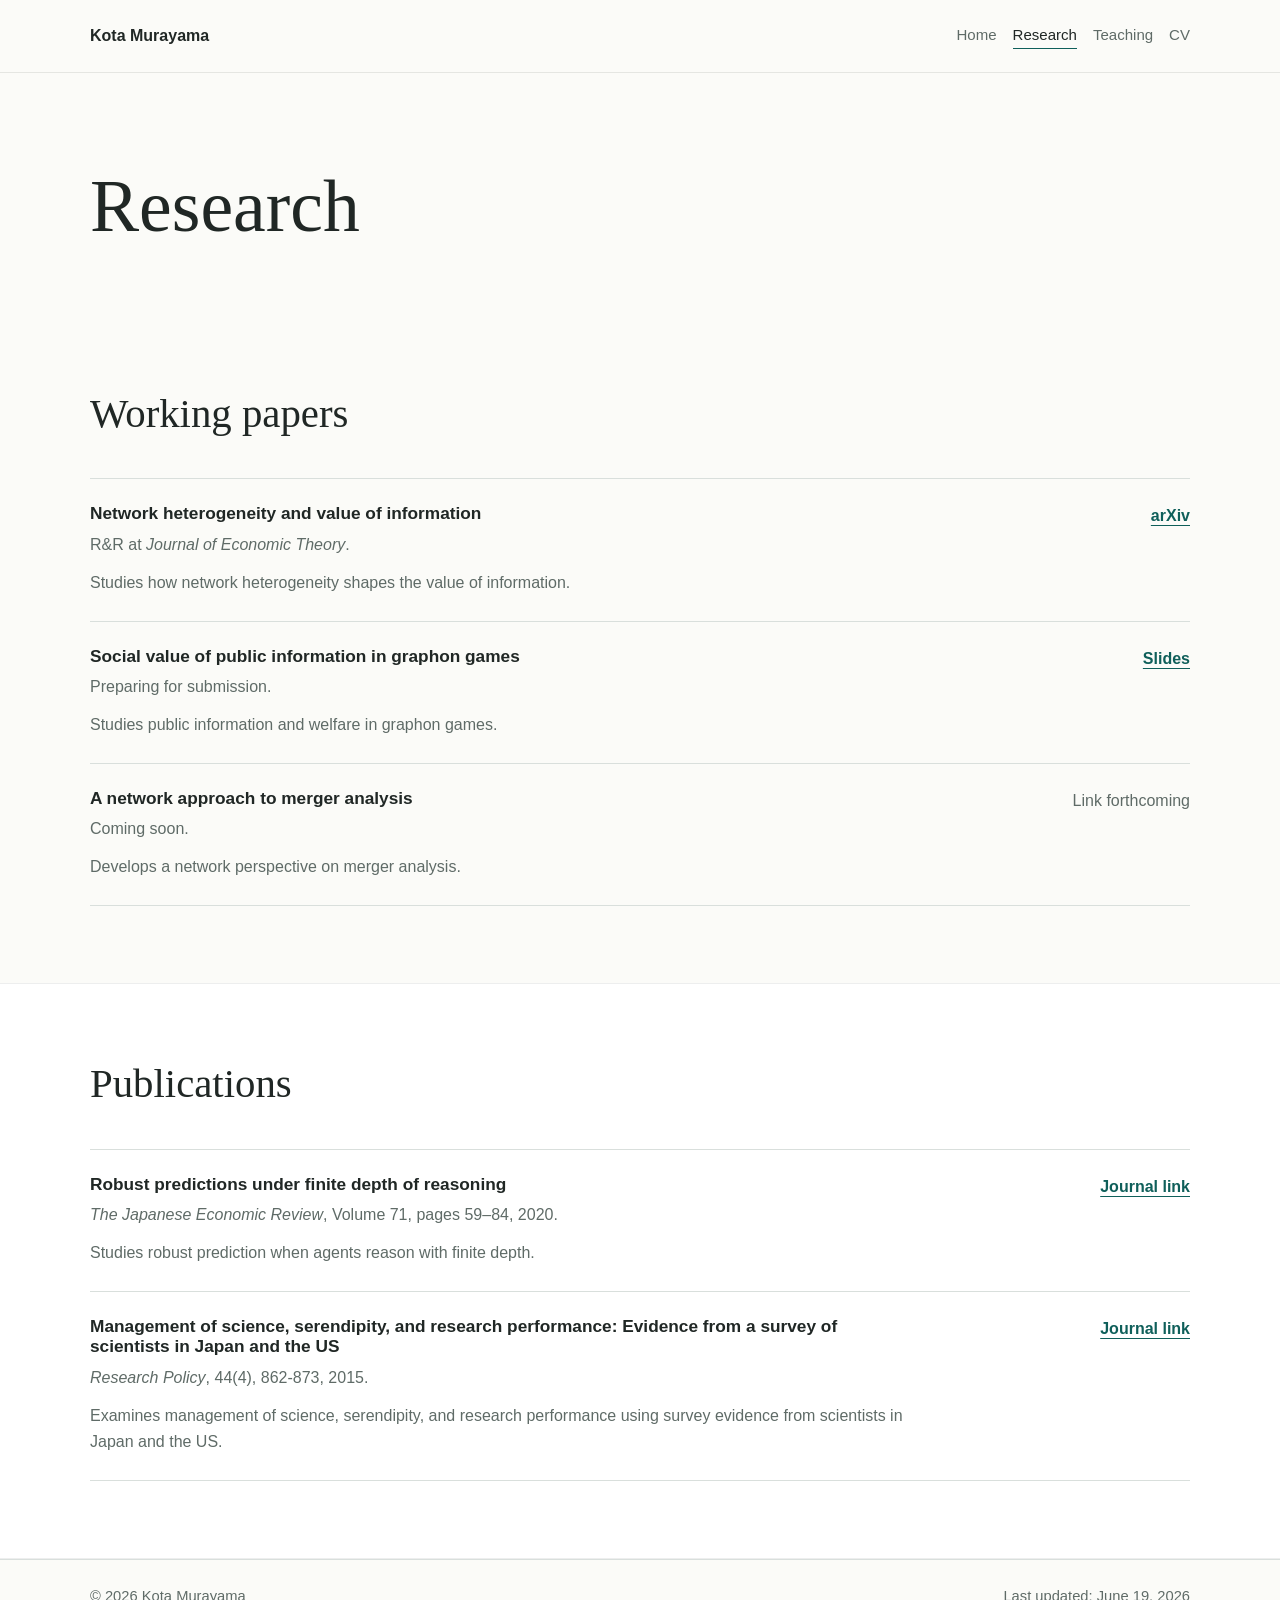
==== research.html @ c58caaf1 "Publish academic website" ====
<!doctype html>
<html lang="en">
  <head>
    <meta charset="utf-8">
    <meta name="viewport" content="width=device-width, initial-scale=1">
    <title>Research | Kota Murayama</title>
    <meta name="description" content="Research by Kota Murayama in microeconomics, game theory, and network economics.">
    <meta property="og:type" content="website">
    <meta property="og:title" content="Research | Kota Murayama">
    <meta property="og:description" content="Research in microeconomics, game theory, and network economics.">
    <meta property="og:url" content="https://kotamurayama-hub.github.io/webpage/research.html">
    <link rel="icon" href="favicon.svg" type="image/svg+xml">
    <link rel="stylesheet" href="assets/css/style.css">
    <script defer src="assets/js/main.js"></script>
  </head>
  <body>
    <a class="skip-link" href="#main">Skip to main content</a>

    <header class="site-header">
      <div class="container header-inner">
        <a class="site-title" href="index.html" aria-label="Kota Murayama home">Kota Murayama</a>
        <nav class="site-nav" aria-label="Primary navigation">
          <a href="index.html">Home</a>
          <a href="research.html" aria-current="page">Research</a>
          <a href="teaching.html">Teaching</a>
          <a href="https://drive.google.com/file/d/1a982jXUlgNC16bKEinivJL0S3QUqcUBm/view" target="_blank" rel="noopener noreferrer">CV</a>
        </nav>
      </div>
    </header>

    <main id="main">
      <section class="page-head container" aria-labelledby="research-title">
        <h1 id="research-title">Research</h1>
      </section>

      <section class="section container" aria-labelledby="working-papers-title">
        <div class="section-heading">
          <h2 id="working-papers-title">Working papers</h2>
        </div>

        <div class="paper-list">
          <article class="paper-item">
            <div class="paper-main">
              <h3>Network heterogeneity and value of information</h3>
              <p class="paper-note">R&amp;R at <em>Journal of Economic Theory</em>.</p>
              <p class="paper-summary">Studies how network heterogeneity shapes the value of information.</p>
            </div>
            <div class="paper-links">
              <a href="https://arxiv.org/abs/2506.17660" target="_blank" rel="noopener noreferrer" aria-label="Open arXiv preprint for Network heterogeneity and value of information">arXiv</a>
            </div>
          </article>

          <article class="paper-item">
            <div class="paper-main">
              <h3>Social value of public information in graphon games</h3>
              <p class="paper-note">Preparing for submission.</p>
              <p class="paper-summary">Studies public information and welfare in graphon games.</p>
            </div>
            <div class="paper-links">
              <a href="https://drive.google.com/file/d/1ePkoaI4D4a6OAq3idQoJBJqjvivedL_m/view?usp=sharing" target="_blank" rel="noopener noreferrer" aria-label="Open slides for Social value of public information in graphon games">Slides</a>
            </div>
          </article>

          <article class="paper-item">
            <div class="paper-main">
              <h3>A network approach to merger analysis</h3>
              <p class="paper-note">Coming soon.</p>
              <p class="paper-summary">Develops a network perspective on merger analysis.</p>
            </div>
            <div class="paper-links">
              <span class="muted">Link forthcoming</span>
            </div>
          </article>
        </div>
      </section>

      <section class="section band" aria-labelledby="publications-title">
        <div class="container">
          <div class="section-heading">
            <h2 id="publications-title">Publications</h2>
          </div>

          <div class="paper-list">
            <article class="paper-item">
              <div class="paper-main">
                <h3>Robust predictions under finite depth of reasoning</h3>
                <p class="paper-note"><em>The Japanese Economic Review</em>, Volume 71, pages 59&ndash;84, 2020.</p>
                <p class="paper-summary">Studies robust prediction when agents reason with finite depth.</p>
              </div>
              <div class="paper-links">
                <a href="https://link.springer.com/article/10.1007/s42973-019-00005-y" target="_blank" rel="noopener noreferrer" aria-label="Open journal page for Robust predictions under finite depth of reasoning">Journal link</a>
              </div>
            </article>

            <article class="paper-item">
              <div class="paper-main">
                <h3>Management of science, serendipity, and research performance: Evidence from a survey of scientists in Japan and the US</h3>
                <p class="paper-note"><em>Research Policy</em>, 44(4), 862-873, 2015.</p>
                <p class="paper-summary">Examines management of science, serendipity, and research performance using survey evidence from scientists in Japan and the US.</p>
              </div>
              <div class="paper-links">
                <a href="https://www.sciencedirect.com/science/article/abs/pii/S0048733315000207" target="_blank" rel="noopener noreferrer" aria-label="Open journal page for Management of science, serendipity, and research performance">Journal link</a>
              </div>
            </article>
          </div>
        </div>
      </section>
    </main>

    <footer class="site-footer">
      <div class="container footer-inner">
        <p>&copy; <span data-current-year>2026</span> Kota Murayama</p>
        <p>Last updated: June 19, 2026</p>
      </div>
    </footer>
  </body>
</html>
---- assets/css/style.css ----
:root {
  --color-bg: #fbfbf8;
  --color-surface: #ffffff;
  --color-text: #202725;
  --color-muted: #5f6b67;
  --color-line: #d9dfdc;
  --color-accent: #0f5f5a;
  --color-accent-soft: #e7f0ef;
  --font-sans: -apple-system, BlinkMacSystemFont, "Segoe UI", Helvetica, Arial, sans-serif;
  --font-serif: Georgia, "Times New Roman", serif;
  --space-xs: 0.5rem;
  --space-sm: 0.75rem;
  --space-md: 1rem;
  --space-lg: 1.5rem;
  --space-xl: 2.5rem;
  --space-2xl: 4rem;
  --container: 1100px;
  --measure: 68ch;
  --radius: 6px;
}

*,
*::before,
*::after {
  box-sizing: border-box;
}

html {
  scroll-behavior: smooth;
}

body {
  margin: 0;
  background: var(--color-bg);
  color: var(--color-text);
  font-family: var(--font-sans);
  font-size: 16px;
  line-height: 1.65;
  text-rendering: optimizeLegibility;
}

img,
svg {
  display: block;
  max-width: 100%;
}

a {
  color: var(--color-accent);
  text-decoration-thickness: 0.08em;
  text-underline-offset: 0.22em;
}

a:hover {
  text-decoration-thickness: 0.14em;
}

a:focus-visible,
button:focus-visible {
  outline: 3px solid var(--color-accent);
  outline-offset: 4px;
}

h1,
h2,
h3,
p {
  margin-top: 0;
}

h1,
h2,
h3 {
  color: var(--color-text);
  line-height: 1.18;
  letter-spacing: 0;
}

h1 {
  margin-bottom: var(--space-md);
  font-family: var(--font-serif);
  font-size: clamp(2.8rem, 7vw, 5.5rem);
  font-weight: 500;
}

h2 {
  margin-bottom: var(--space-md);
  font-family: var(--font-serif);
  font-size: clamp(1.75rem, 4vw, 2.55rem);
  font-weight: 500;
}

h3 {
  margin-bottom: var(--space-xs);
  font-size: 1.08rem;
  font-weight: 650;
}

p {
  margin-bottom: var(--space-md);
}

.container {
  width: min(100% - 2rem, var(--container));
  margin-inline: auto;
}

.skip-link {
  position: absolute;
  top: 0.75rem;
  left: 0.75rem;
  z-index: 10;
  transform: translateY(-180%);
  border-radius: var(--radius);
  background: var(--color-text);
  color: var(--color-surface);
  padding: 0.55rem 0.75rem;
  text-decoration: none;
}

.skip-link:focus {
  transform: translateY(0);
}

.site-header {
  position: sticky;
  top: 0;
  z-index: 5;
  border-bottom: 1px solid rgba(32, 39, 37, 0.1);
  background: rgba(251, 251, 248, 0.92);
  backdrop-filter: blur(16px);
}

.header-inner {
  display: flex;
  align-items: center;
  justify-content: space-between;
  gap: var(--space-lg);
  min-height: 72px;
  padding-block: var(--space-sm);
}

.site-title {
  color: var(--color-text);
  font-weight: 700;
  text-decoration: none;
  white-space: nowrap;
}

.site-nav {
  display: flex;
  align-items: center;
  justify-content: flex-end;
  flex-wrap: wrap;
  gap: 0.35rem 1rem;
}

.site-nav a {
  border-bottom: 1px solid transparent;
  color: var(--color-muted);
  font-size: 0.94rem;
  text-decoration: none;
}

.site-nav a:hover,
.site-nav a[aria-current="page"] {
  border-bottom-color: var(--color-accent);
  color: var(--color-text);
}

.hero {
  display: grid;
  grid-template-columns: minmax(0, 1.45fr) minmax(280px, 0.7fr);
  gap: clamp(2rem, 6vw, 5rem);
  align-items: center;
  min-height: calc(100svh - 72px);
  padding-block: clamp(3rem, 8vw, 7rem);
}

.hero-copy {
  max-width: 760px;
}

.eyebrow,
.section-label {
  margin-bottom: var(--space-sm);
  color: var(--color-accent);
  font-size: 0.78rem;
  font-weight: 700;
  letter-spacing: 0.08em;
  text-transform: uppercase;
}

.role {
  max-width: var(--measure);
  color: var(--color-muted);
  font-size: 1.1rem;
}

.intro,
.page-head p {
  max-width: var(--measure);
  color: var(--color-text);
  font-size: clamp(1.08rem, 2vw, 1.25rem);
  line-height: 1.75;
}

.action-row {
  display: flex;
  align-items: center;
  flex-wrap: wrap;
  gap: var(--space-sm);
  margin-top: var(--space-lg);
}

.button {
  display: inline-flex;
  align-items: center;
  justify-content: center;
  min-height: 42px;
  border: 1px solid var(--color-accent);
  border-radius: var(--radius);
  background: var(--color-accent);
  color: var(--color-surface);
  padding: 0.58rem 0.9rem;
  font-weight: 650;
  line-height: 1.2;
  text-decoration: none;
}

.button:hover {
  background: #0a4e4a;
  text-decoration: none;
}

.button-secondary {
  background: transparent;
  color: var(--color-accent);
}

.button-secondary:hover {
  background: var(--color-accent-soft);
}

.text-link {
  font-weight: 650;
}

.hero-brief {
  display: grid;
  gap: var(--space-lg);
  align-self: stretch;
  align-content: center;
  border-left: 1px solid var(--color-line);
  padding-left: clamp(1rem, 3vw, 2rem);
}

.research-mark {
  width: min(100%, 340px);
  color: var(--color-accent);
}

.research-mark .mark-line {
  fill: none;
  stroke: currentColor;
  stroke-linecap: round;
  stroke-width: 2.2;
}

.research-mark .mark-line-soft {
  opacity: 0.45;
}

.research-mark circle {
  fill: var(--color-bg);
  stroke: currentColor;
  stroke-width: 2;
}

.quick-facts {
  display: grid;
  gap: var(--space-md);
  margin: 0;
}

.quick-facts div {
  border-top: 1px solid var(--color-line);
  padding-top: var(--space-md);
}

.quick-facts dt {
  color: var(--color-muted);
  font-size: 0.78rem;
  font-weight: 700;
  text-transform: uppercase;
}

.quick-facts dd {
  margin: 0.15rem 0 0;
}

.section {
  padding-block: clamp(3rem, 6vw, 5rem);
}

.band {
  border-block: 1px solid rgba(32, 39, 37, 0.08);
  background: var(--color-surface);
}

.section-heading {
  display: grid;
  grid-template-columns: minmax(0, 1fr) auto;
  gap: var(--space-md);
  align-items: end;
  margin-bottom: var(--space-lg);
}

.section-heading .section-label,
.section-heading h2 {
  grid-column: 1;
}

.section-heading .text-link {
  grid-column: 2;
  grid-row: 1;
}

.compact-list,
.paper-list,
.course-list {
  display: grid;
  border-top: 1px solid var(--color-line);
}

.compact-item,
.paper-item,
.course-item {
  display: grid;
  gap: var(--space-md);
  border-bottom: 1px solid var(--color-line);
  padding-block: var(--space-lg);
}

.compact-item,
.paper-item {
  grid-template-columns: minmax(0, 1fr) auto;
}

.compact-item p,
.paper-item p,
.course-item p {
  margin-bottom: 0;
  color: var(--color-muted);
}

.compact-item a,
.paper-links a {
  align-self: start;
  white-space: nowrap;
  font-weight: 650;
}

.muted {
  color: var(--color-muted);
}

.contact-section {
  padding-top: clamp(2.5rem, 5vw, 4rem);
}

.contact-grid {
  display: grid;
  grid-template-columns: repeat(3, minmax(0, 1fr));
  gap: var(--space-lg);
  font-style: normal;
}

.contact-grid p {
  margin: 0;
}

.contact-grid span {
  display: block;
  margin-bottom: 0.2rem;
  color: var(--color-muted);
  font-size: 0.78rem;
  font-weight: 700;
  text-transform: uppercase;
}

.page-head {
  padding-block: clamp(3rem, 7vw, 6rem) clamp(2rem, 4vw, 3rem);
}

.page-head h1 {
  max-width: 860px;
  font-size: clamp(2.5rem, 6vw, 4.6rem);
}

.paper-main {
  max-width: 820px;
}

.paper-summary {
  margin-top: var(--space-sm);
}

.paper-links {
  display: flex;
  align-items: flex-start;
  justify-content: flex-end;
  min-width: 9rem;
  text-align: right;
}

.course-item {
  grid-template-columns: minmax(0, 1fr);
}

.site-footer {
  border-top: 1px solid var(--color-line);
  color: var(--color-muted);
  font-size: 0.92rem;
}

.footer-inner {
  display: flex;
  align-items: center;
  justify-content: space-between;
  gap: var(--space-md);
  padding-block: var(--space-lg);
}

.footer-inner p {
  margin: 0;
}

@media (max-width: 840px) {
  .header-inner {
    align-items: flex-start;
    flex-direction: column;
    gap: var(--space-sm);
  }

  .site-nav {
    justify-content: flex-start;
  }

  .hero,
  .contact-grid {
    grid-template-columns: 1fr;
  }

  .hero {
    min-height: auto;
  }

  .hero-brief {
    border-left: 0;
    border-top: 1px solid var(--color-line);
    padding-top: var(--space-lg);
    padding-left: 0;
  }

  .section-heading,
  .compact-item,
  .paper-item {
    grid-template-columns: 1fr;
  }

  .section-heading .text-link {
    grid-column: 1;
    grid-row: auto;
  }

  .paper-links {
    justify-content: flex-start;
    min-width: 0;
    text-align: left;
  }
}

@media (max-width: 560px) {
  body {
    font-size: 15px;
  }

  .container {
    width: min(100% - 1.25rem, var(--container));
  }

  .header-inner {
    min-height: auto;
    padding-block: var(--space-md);
  }

  .site-nav {
    gap: 0.35rem 0.85rem;
  }

  .action-row {
    align-items: stretch;
    flex-direction: column;
  }

  .button,
  .action-row .text-link {
    width: 100%;
  }

  .button {
    justify-content: center;
  }

  .footer-inner {
    align-items: flex-start;
    flex-direction: column;
  }
}

@media (prefers-reduced-motion: reduce) {
  html {
    scroll-behavior: auto;
  }
}

@media print {
  :root {
    --color-bg: #ffffff;
    --color-surface: #ffffff;
    --color-text: #000000;
    --color-muted: #333333;
    --color-accent: #000000;
    --color-line: #999999;
  }

  body {
    background: #ffffff;
    font-size: 11pt;
    line-height: 1.45;
  }

  .site-header,
  .site-footer,
  .skip-link,
  .research-mark,
  .action-row {
    display: none;
  }

  .container {
    width: 100%;
  }

  .hero,
  .section,
  .page-head {
    min-height: auto;
    padding-block: 0.5in 0.2in;
  }

  .paper-item,
  .compact-item,
  .course-item {
    break-inside: avoid;
  }

  a {
    color: #000000;
    text-decoration: underline;
  }
}
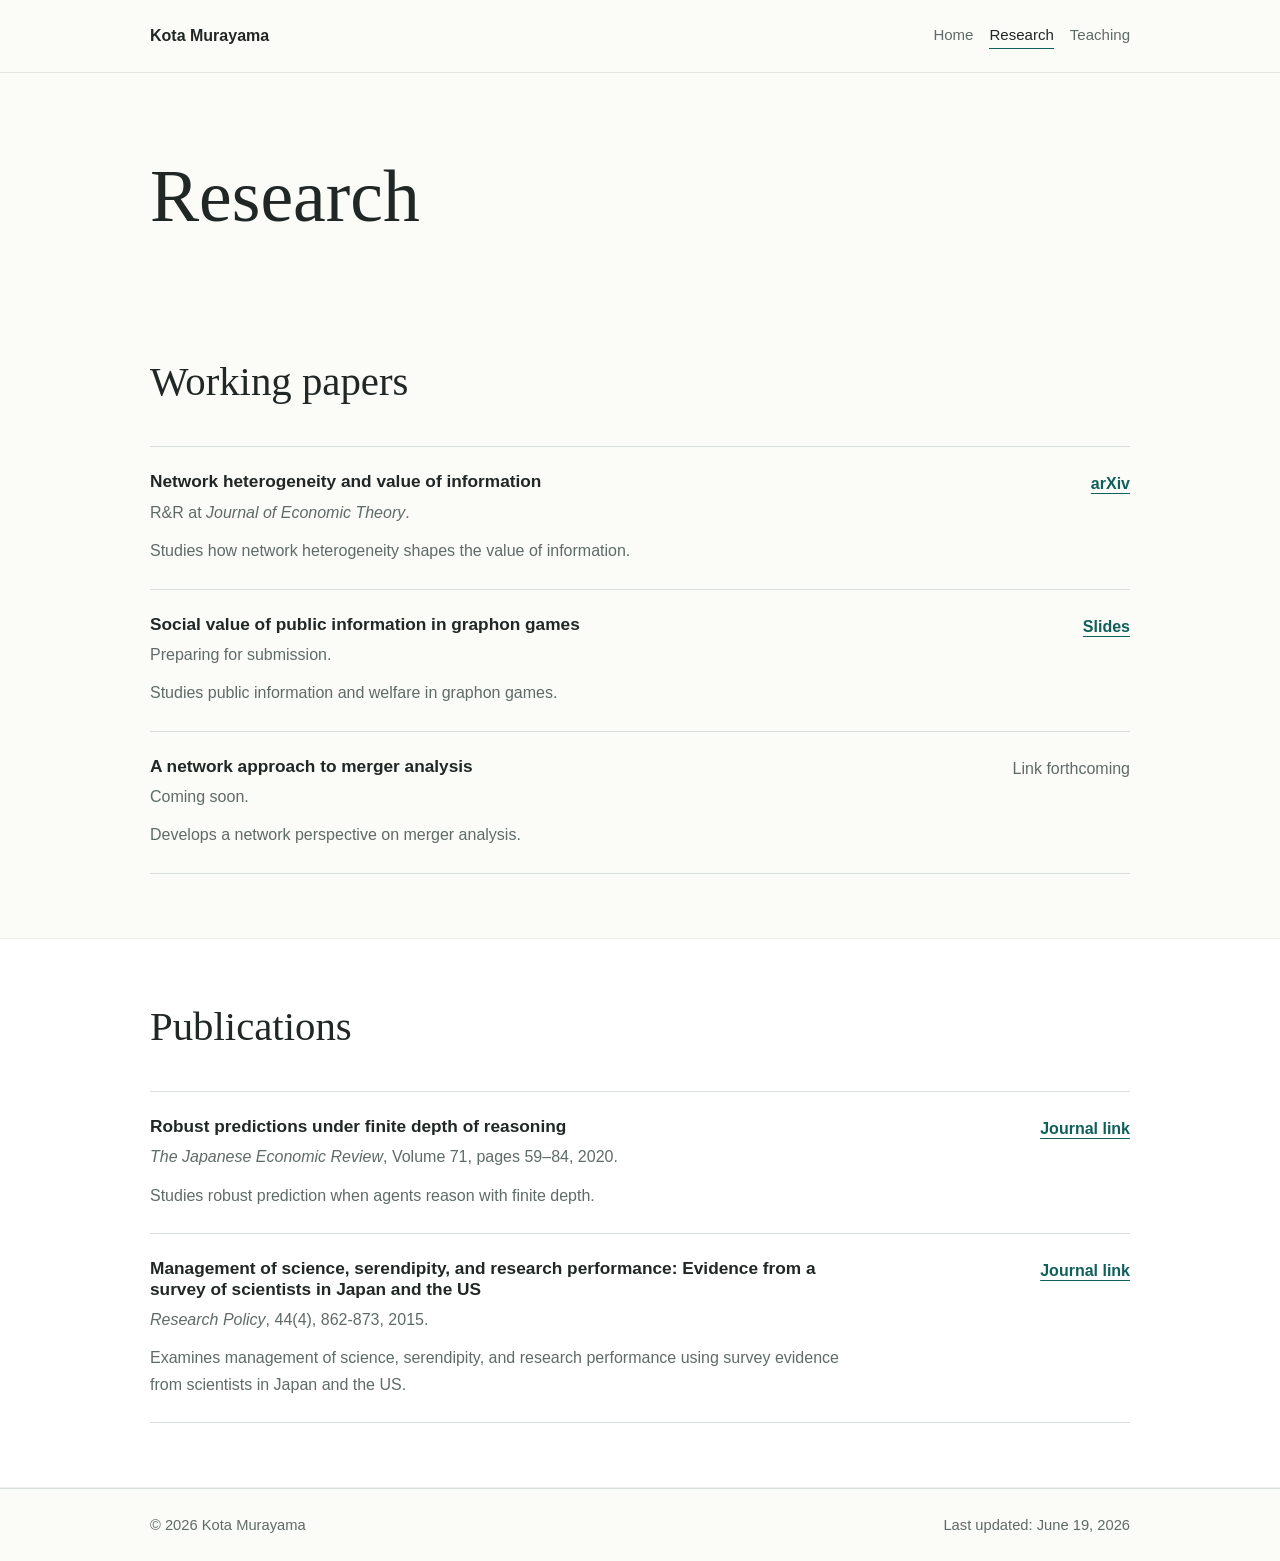
==== commit 4f8d8897: "Refine homepage layout and navigation" ====
--- a/research.html
+++ b/research.html
@@ -23,7 +23,6 @@
           <a href="index.html">Home</a>
           <a href="research.html" aria-current="page">Research</a>
           <a href="teaching.html">Teaching</a>
-          <a href="https://drive.google.com/file/d/1a982jXUlgNC16bKEinivJL0S3QUqcUBm/view" target="_blank" rel="noopener noreferrer">CV</a>
         </nav>
       </div>
     </header>
--- a/assets/css/style.css
+++ b/assets/css/style.css
@@ -14,8 +14,8 @@
   --space-lg: 1.5rem;
   --space-xl: 2.5rem;
   --space-2xl: 4rem;
-  --container: 1100px;
-  --measure: 68ch;
+  --container: 980px;
+  --measure: 58ch;
   --radius: 6px;
 }
 
@@ -170,15 +170,14 @@
 
 .hero {
   display: grid;
-  grid-template-columns: minmax(0, 1.45fr) minmax(280px, 0.7fr);
-  gap: clamp(2rem, 6vw, 5rem);
-  align-items: center;
-  min-height: calc(100svh - 72px);
-  padding-block: clamp(3rem, 8vw, 7rem);
+  grid-template-columns: minmax(0, 1.35fr) minmax(260px, 0.65fr);
+  gap: clamp(2rem, 5vw, 4rem);
+  align-items: start;
+  padding-block: clamp(3.5rem, 7vw, 5.75rem) clamp(2.5rem, 5vw, 4rem);
 }
 
 .hero-copy {
-  max-width: 760px;
+  max-width: 680px;
 }
 
 .eyebrow,
@@ -210,7 +209,7 @@
   align-items: center;
   flex-wrap: wrap;
   gap: var(--space-sm);
-  margin-top: var(--space-lg);
+  margin-top: var(--space-md);
 }
 
 .button {
@@ -249,8 +248,7 @@
 .hero-brief {
   display: grid;
   gap: var(--space-lg);
-  align-self: stretch;
-  align-content: center;
+  align-content: start;
   border-left: 1px solid var(--color-line);
   padding-left: clamp(1rem, 3vw, 2rem);
 }
@@ -299,8 +297,33 @@
   margin: 0.15rem 0 0;
 }
 
+.hero-contact {
+  display: grid;
+  gap: var(--space-sm);
+  max-width: 620px;
+  margin-top: var(--space-lg);
+  border-top: 1px solid var(--color-line);
+  padding-top: var(--space-md);
+  color: var(--color-muted);
+  font-style: normal;
+}
+
+.hero-contact p {
+  display: grid;
+  grid-template-columns: 4.5rem minmax(0, 1fr);
+  gap: var(--space-sm);
+  margin: 0;
+}
+
+.hero-contact span {
+  color: var(--color-muted);
+  font-size: 0.78rem;
+  font-weight: 700;
+  text-transform: uppercase;
+}
+
 .section {
-  padding-block: clamp(3rem, 6vw, 5rem);
+  padding-block: clamp(2.5rem, 5vw, 4rem);
 }
 
 .band {
@@ -344,7 +367,8 @@
 
 .compact-item,
 .paper-item {
-  grid-template-columns: minmax(0, 1fr) auto;
+  grid-template-columns: minmax(0, 45rem) auto;
+  justify-content: space-between;
 }
 
 .compact-item p,
@@ -365,32 +389,8 @@
   color: var(--color-muted);
 }
 
-.contact-section {
-  padding-top: clamp(2.5rem, 5vw, 4rem);
-}
-
-.contact-grid {
-  display: grid;
-  grid-template-columns: repeat(3, minmax(0, 1fr));
-  gap: var(--space-lg);
-  font-style: normal;
-}
-
-.contact-grid p {
-  margin: 0;
-}
-
-.contact-grid span {
-  display: block;
-  margin-bottom: 0.2rem;
-  color: var(--color-muted);
-  font-size: 0.78rem;
-  font-weight: 700;
-  text-transform: uppercase;
-}
-
 .page-head {
-  padding-block: clamp(3rem, 7vw, 6rem) clamp(2rem, 4vw, 3rem);
+  padding-block: clamp(3rem, 7vw, 5rem) clamp(1.5rem, 3vw, 2.5rem);
 }
 
 .page-head h1 {
@@ -399,7 +399,7 @@
 }
 
 .paper-main {
-  max-width: 820px;
+  max-width: 45rem;
 }
 
 .paper-summary {
@@ -447,8 +447,7 @@
     justify-content: flex-start;
   }
 
-  .hero,
-  .contact-grid {
+  .hero {
     grid-template-columns: 1fr;
   }
 
@@ -461,6 +460,11 @@
     border-top: 1px solid var(--color-line);
     padding-top: var(--space-lg);
     padding-left: 0;
+  }
+
+  .hero-contact p {
+    grid-template-columns: 1fr;
+    gap: 0.15rem;
   }
 
   .section-heading,
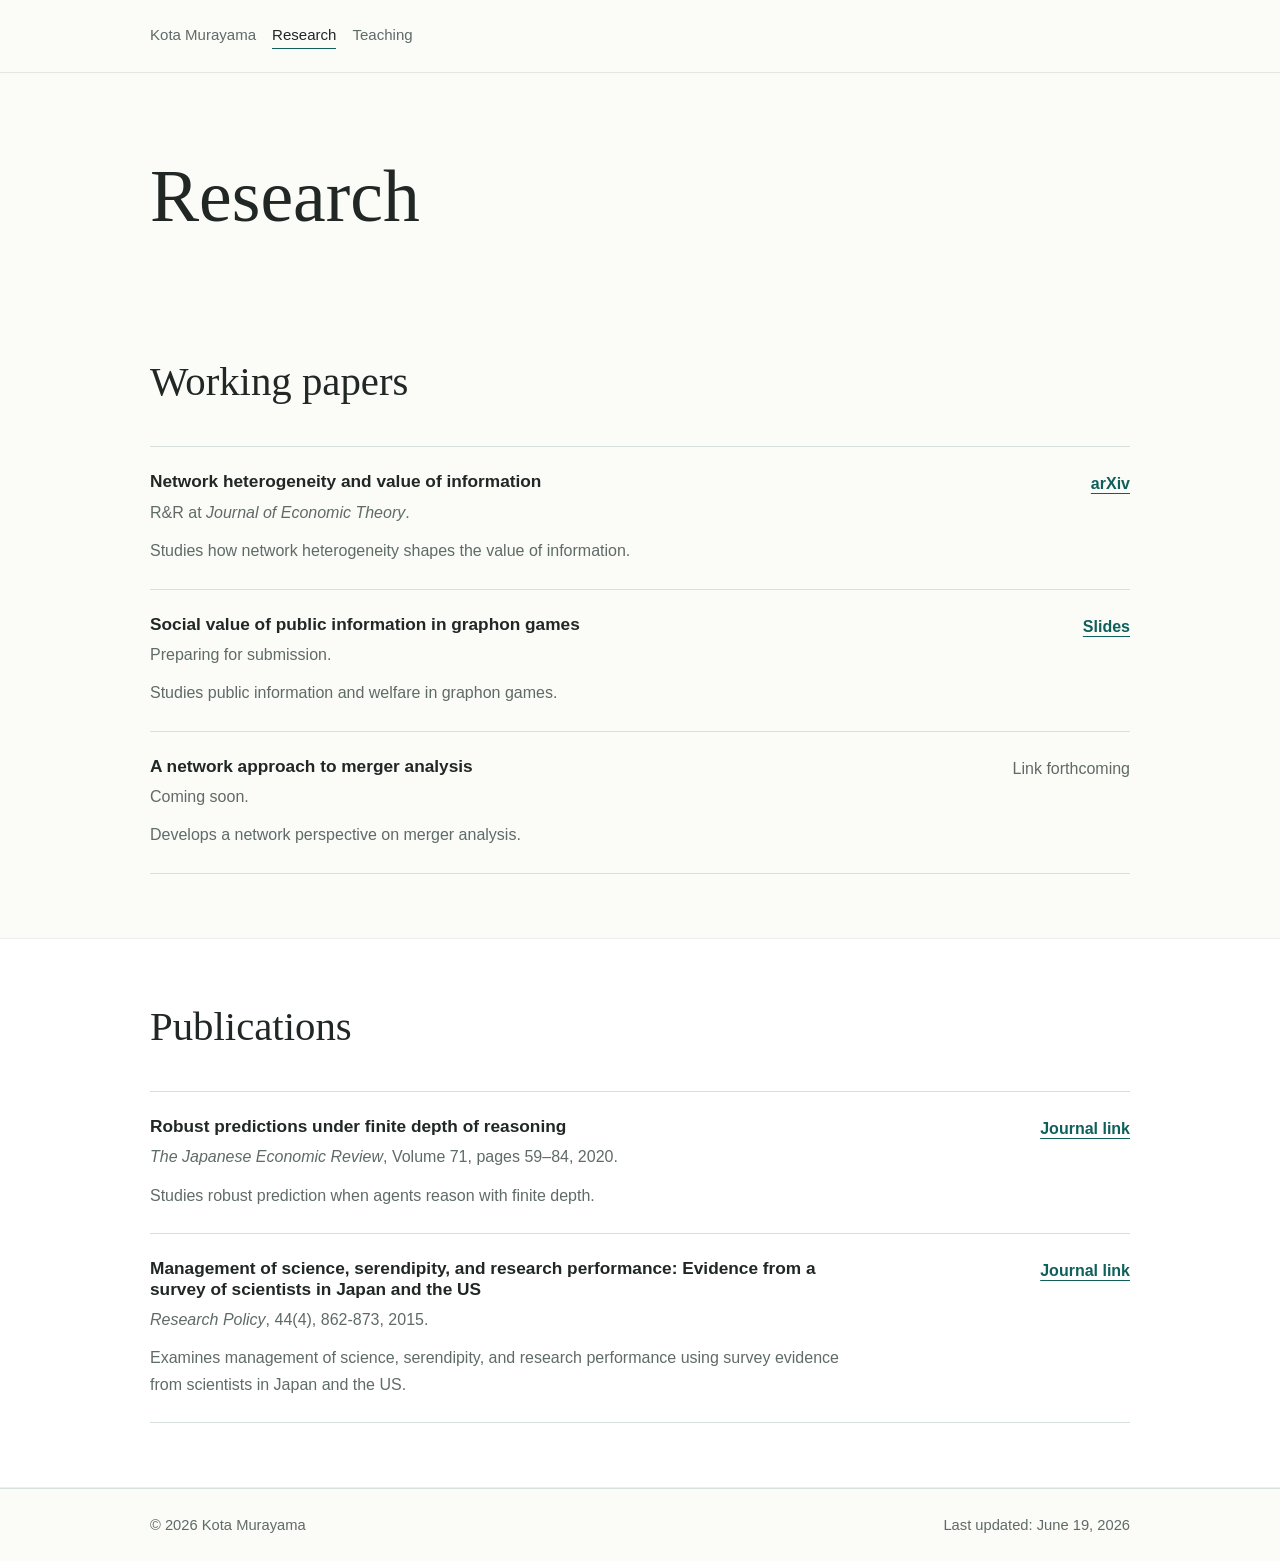
==== commit 2c8f9d0a: "Simplify site navigation title" ====
--- a/research.html
+++ b/research.html
@@ -8,7 +8,7 @@
     <meta property="og:type" content="website">
     <meta property="og:title" content="Research | Kota Murayama">
     <meta property="og:description" content="Research in microeconomics, game theory, and network economics.">
-    <meta property="og:url" content="https://kotamurayama-hub.github.io/webpage/research.html">
+    <meta property="og:url" content="https://kotamurayama.github.io/research.html">
     <link rel="icon" href="favicon.svg" type="image/svg+xml">
     <link rel="stylesheet" href="assets/css/style.css">
     <script defer src="assets/js/main.js"></script>
@@ -18,9 +18,8 @@
 
     <header class="site-header">
       <div class="container header-inner">
-        <a class="site-title" href="index.html" aria-label="Kota Murayama home">Kota Murayama</a>
         <nav class="site-nav" aria-label="Primary navigation">
-          <a href="index.html">Home</a>
+          <a href="index.html">Kota Murayama</a>
           <a href="research.html" aria-current="page">Research</a>
           <a href="teaching.html">Teaching</a>
         </nav>
--- a/assets/css/style.css
+++ b/assets/css/style.css
@@ -79,8 +79,9 @@
 h1 {
   margin-bottom: var(--space-md);
   font-family: var(--font-serif);
-  font-size: clamp(2.8rem, 7vw, 5.5rem);
+  font-size: 5.25rem;
   font-weight: 500;
+  white-space: nowrap;
 }
 
 h2 {
@@ -134,23 +135,16 @@
 .header-inner {
   display: flex;
   align-items: center;
-  justify-content: space-between;
+  justify-content: flex-start;
   gap: var(--space-lg);
   min-height: 72px;
   padding-block: var(--space-sm);
 }
 
-.site-title {
-  color: var(--color-text);
-  font-weight: 700;
-  text-decoration: none;
-  white-space: nowrap;
-}
-
 .site-nav {
   display: flex;
   align-items: center;
-  justify-content: flex-end;
+  justify-content: flex-start;
   flex-wrap: wrap;
   gap: 0.35rem 1rem;
 }
@@ -170,14 +164,20 @@
 
 .hero {
   display: grid;
-  grid-template-columns: minmax(0, 1.35fr) minmax(260px, 0.65fr);
-  gap: clamp(2rem, 5vw, 4rem);
+  grid-template-columns: 1fr;
+  gap: var(--space-xl);
   align-items: start;
   padding-block: clamp(3.5rem, 7vw, 5.75rem) clamp(2.5rem, 5vw, 4rem);
 }
 
 .hero-copy {
-  max-width: 680px;
+  max-width: 900px;
+}
+
+.hero-profile {
+  display: grid;
+  gap: var(--space-md);
+  max-width: 900px;
 }
 
 .eyebrow,
@@ -192,6 +192,7 @@
 
 .role {
   max-width: var(--measure);
+  margin-bottom: 0;
   color: var(--color-muted);
   font-size: 1.1rem;
 }
@@ -210,6 +211,18 @@
   flex-wrap: wrap;
   gap: var(--space-sm);
   margin-top: var(--space-md);
+}
+
+.hero-profile .action-row {
+  margin-top: 0;
+}
+
+.hero-profile .intro {
+  max-width: none;
+  margin-bottom: 0;
+  font-size: 1.08rem;
+  line-height: 1.65;
+  white-space: nowrap;
 }
 
 .button {
@@ -246,15 +259,11 @@
 }
 
 .hero-brief {
-  display: grid;
-  gap: var(--space-lg);
-  align-content: start;
-  border-left: 1px solid var(--color-line);
-  padding-left: clamp(1rem, 3vw, 2rem);
+  align-self: center;
 }
 
 .research-mark {
-  width: min(100%, 340px);
+  width: min(100%, 300px);
   color: var(--color-accent);
 }
 
@@ -275,35 +284,20 @@
   stroke-width: 2;
 }
 
-.quick-facts {
-  display: grid;
-  gap: var(--space-md);
-  margin: 0;
-}
-
-.quick-facts div {
-  border-top: 1px solid var(--color-line);
-  padding-top: var(--space-md);
-}
-
-.quick-facts dt {
-  color: var(--color-muted);
-  font-size: 0.78rem;
-  font-weight: 700;
-  text-transform: uppercase;
-}
-
-.quick-facts dd {
-  margin: 0.15rem 0 0;
-}
-
-.hero-contact {
-  display: grid;
-  gap: var(--space-sm);
-  max-width: 620px;
+.hero-contact-row {
+  display: grid;
+  grid-template-columns: minmax(0, 1.2fr) minmax(220px, 0.8fr);
+  align-items: center;
+  gap: clamp(1.5rem, 4vw, 3rem);
+  max-width: 900px;
   margin-top: var(--space-lg);
   border-top: 1px solid var(--color-line);
   padding-top: var(--space-md);
+}
+
+.hero-contact {
+  display: grid;
+  gap: var(--space-sm);
   color: var(--color-muted);
   font-style: normal;
 }
@@ -451,15 +445,16 @@
     grid-template-columns: 1fr;
   }
 
-  .hero {
-    min-height: auto;
-  }
-
-  .hero-brief {
-    border-left: 0;
-    border-top: 1px solid var(--color-line);
-    padding-top: var(--space-lg);
-    padding-left: 0;
+  h1 {
+    font-size: 4.25rem;
+  }
+
+  .hero-contact-row {
+    grid-template-columns: 1fr;
+  }
+
+  .hero-profile .intro {
+    white-space: normal;
   }
 
   .hero-contact p {
@@ -508,6 +503,10 @@
     flex-direction: column;
   }
 
+  h1 {
+    font-size: 3rem;
+  }
+
   .button,
   .action-row .text-link {
     width: 100%;
@@ -520,6 +519,12 @@
   .footer-inner {
     align-items: flex-start;
     flex-direction: column;
+  }
+}
+
+@media (max-width: 380px) {
+  h1 {
+    font-size: 2.45rem;
   }
 }
 
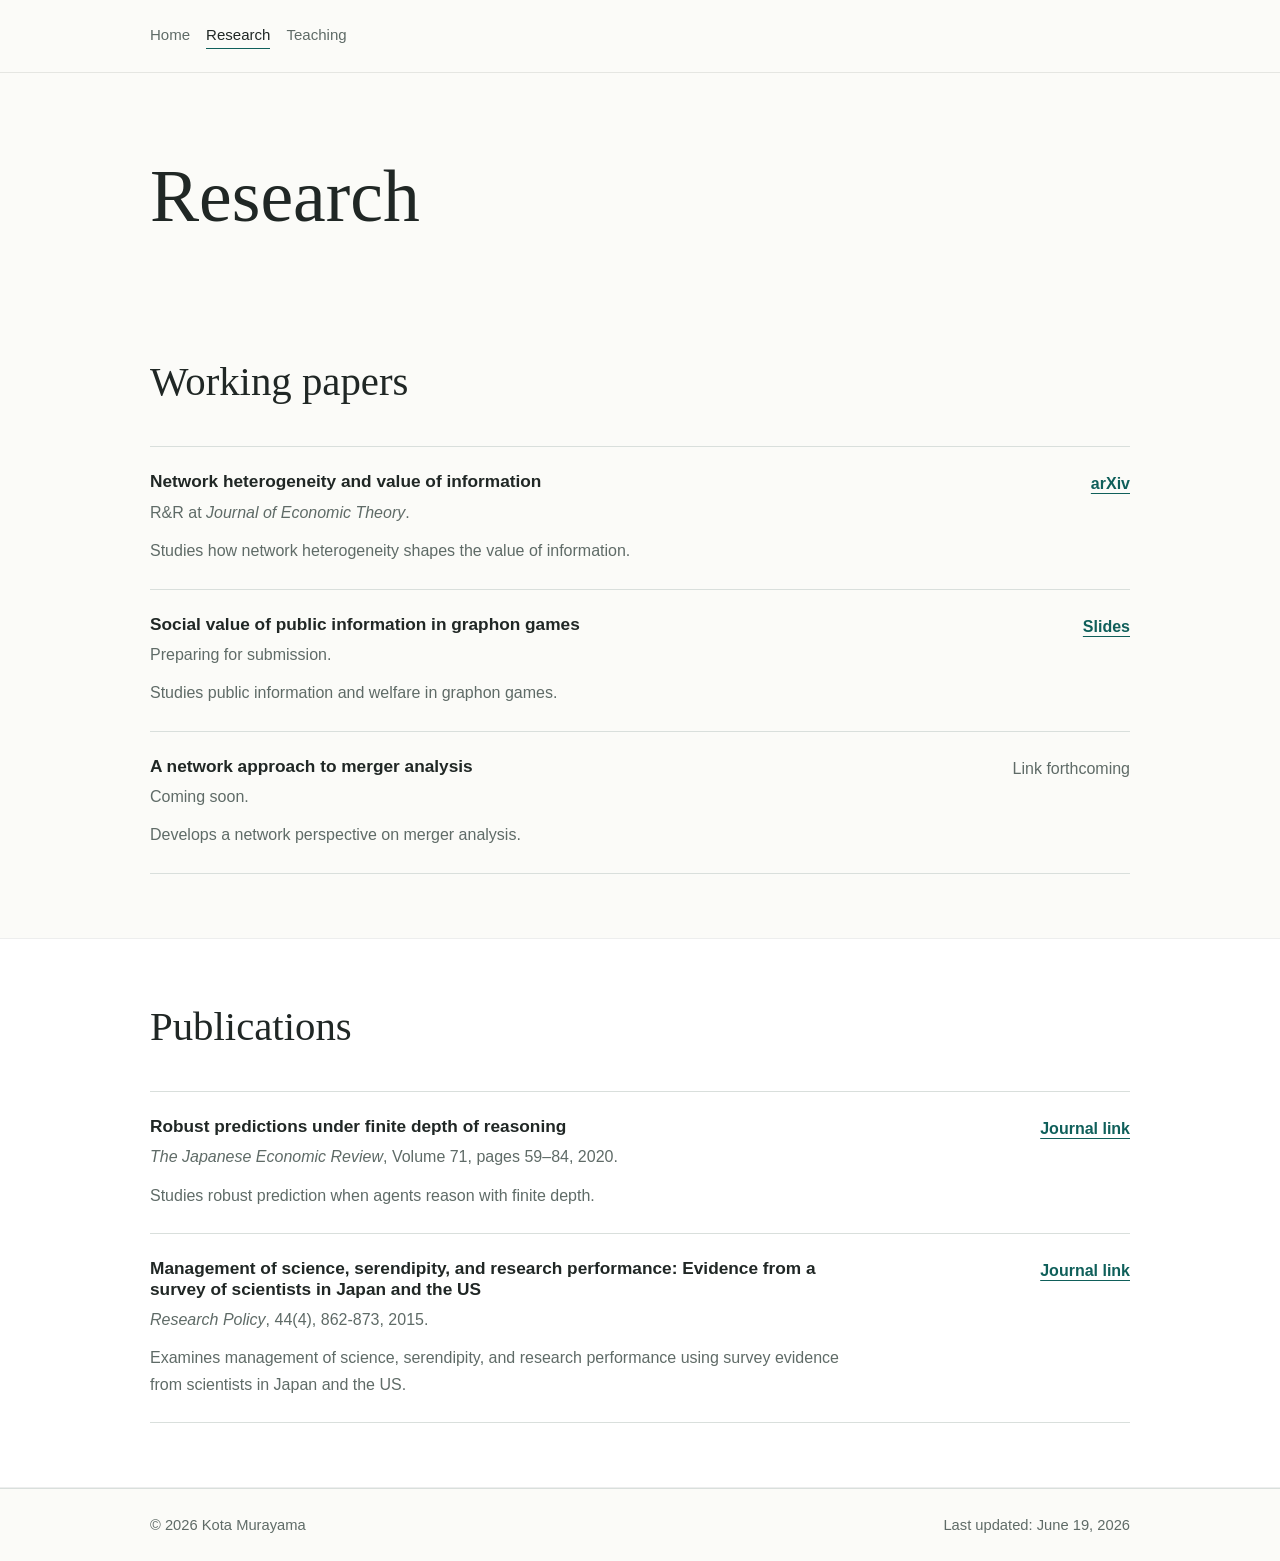
==== commit afe07ccf: "Restore Home navigation label" ====
--- a/research.html
+++ b/research.html
@@ -19,7 +19,7 @@
     <header class="site-header">
       <div class="container header-inner">
         <nav class="site-nav" aria-label="Primary navigation">
-          <a href="index.html">Kota Murayama</a>
+          <a href="index.html">Home</a>
           <a href="research.html" aria-current="page">Research</a>
           <a href="teaching.html">Teaching</a>
         </nav>
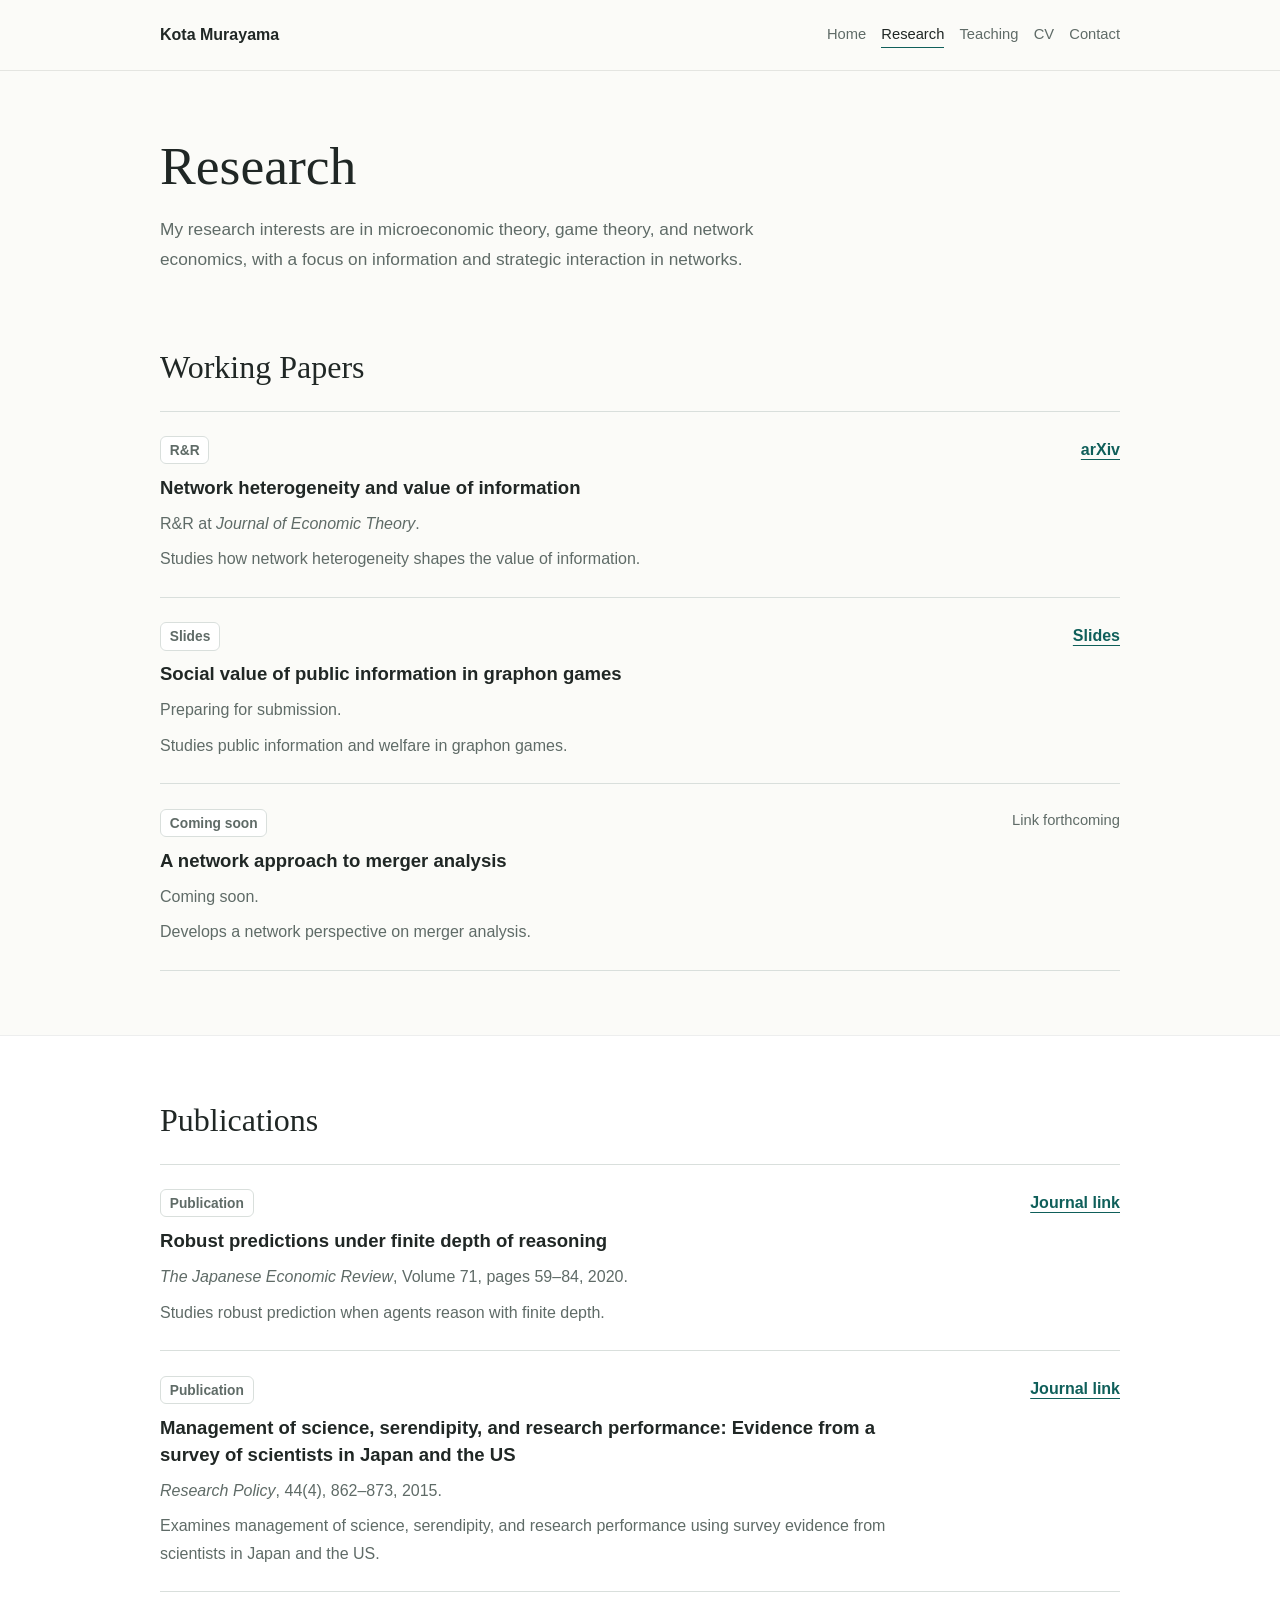
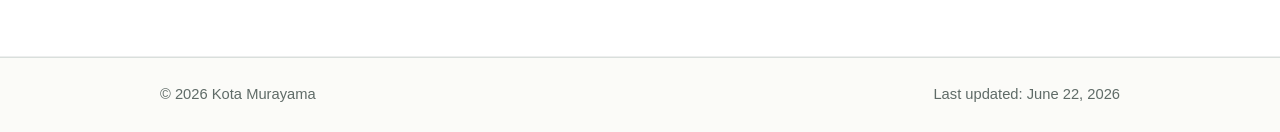
==== commit 47e1afcd: "Refine academic site structure" ====
--- a/research.html
+++ b/research.html
@@ -4,10 +4,12 @@
     <meta charset="utf-8">
     <meta name="viewport" content="width=device-width, initial-scale=1">
     <title>Research | Kota Murayama</title>
-    <meta name="description" content="Research by Kota Murayama in microeconomics, game theory, and network economics.">
+    <meta name="description" content="Research by Kota Murayama in microeconomic theory, game theory, and network economics.">
+    <link rel="canonical" href="https://kotamurayama.github.io/research.html">
     <meta property="og:type" content="website">
+    <meta property="og:site_name" content="Kota Murayama">
     <meta property="og:title" content="Research | Kota Murayama">
-    <meta property="og:description" content="Research in microeconomics, game theory, and network economics.">
+    <meta property="og:description" content="Working papers and publications in microeconomic theory, game theory, and network economics.">
     <meta property="og:url" content="https://kotamurayama.github.io/research.html">
     <link rel="icon" href="favicon.svg" type="image/svg+xml">
     <link rel="stylesheet" href="assets/css/style.css">
@@ -18,10 +20,13 @@
 
     <header class="site-header">
       <div class="container header-inner">
+        <a class="site-name" href="index.html" aria-label="Kota Murayama home">Kota Murayama</a>
         <nav class="site-nav" aria-label="Primary navigation">
           <a href="index.html">Home</a>
           <a href="research.html" aria-current="page">Research</a>
           <a href="teaching.html">Teaching</a>
+          <a href="https://drive.google.com/file/d/1a982jXUlgNC16bKEinivJL0S3QUqcUBm/view" target="_blank" rel="noopener noreferrer">CV</a>
+          <a href="index.html#contact">Contact</a>
         </nav>
       </div>
     </header>
@@ -29,19 +34,24 @@
     <main id="main">
       <section class="page-head container" aria-labelledby="research-title">
         <h1 id="research-title">Research</h1>
+        <p>My research interests are in microeconomic theory, game theory, and network economics, with a focus on information and strategic interaction in networks.</p>
       </section>
 
       <section class="section container" aria-labelledby="working-papers-title">
         <div class="section-heading">
-          <h2 id="working-papers-title">Working papers</h2>
+          <h2 id="working-papers-title">Working Papers</h2>
         </div>
 
         <div class="paper-list">
           <article class="paper-item">
             <div class="paper-main">
+              <div class="paper-meta">
+                <span class="status-badge">R&amp;R</span>
+              </div>
               <h3>Network heterogeneity and value of information</h3>
               <p class="paper-note">R&amp;R at <em>Journal of Economic Theory</em>.</p>
               <p class="paper-summary">Studies how network heterogeneity shapes the value of information.</p>
+              <!-- TODO: Add abstract when ready. -->
             </div>
             <div class="paper-links">
               <a href="https://arxiv.org/abs/2506.17660" target="_blank" rel="noopener noreferrer" aria-label="Open arXiv preprint for Network heterogeneity and value of information">arXiv</a>
@@ -50,9 +60,13 @@
 
           <article class="paper-item">
             <div class="paper-main">
+              <div class="paper-meta">
+                <span class="status-badge">Slides</span>
+              </div>
               <h3>Social value of public information in graphon games</h3>
               <p class="paper-note">Preparing for submission.</p>
               <p class="paper-summary">Studies public information and welfare in graphon games.</p>
+              <!-- TODO: Add abstract when ready. -->
             </div>
             <div class="paper-links">
               <a href="https://drive.google.com/file/d/1ePkoaI4D4a6OAq3idQoJBJqjvivedL_m/view?usp=sharing" target="_blank" rel="noopener noreferrer" aria-label="Open slides for Social value of public information in graphon games">Slides</a>
@@ -61,9 +75,13 @@
 
           <article class="paper-item">
             <div class="paper-main">
+              <div class="paper-meta">
+                <span class="status-badge">Coming soon</span>
+              </div>
               <h3>A network approach to merger analysis</h3>
               <p class="paper-note">Coming soon.</p>
               <p class="paper-summary">Develops a network perspective on merger analysis.</p>
+              <!-- TODO: Add abstract when ready. -->
             </div>
             <div class="paper-links">
               <span class="muted">Link forthcoming</span>
@@ -81,9 +99,13 @@
           <div class="paper-list">
             <article class="paper-item">
               <div class="paper-main">
+                <div class="paper-meta">
+                  <span class="status-badge">Publication</span>
+                </div>
                 <h3>Robust predictions under finite depth of reasoning</h3>
                 <p class="paper-note"><em>The Japanese Economic Review</em>, Volume 71, pages 59&ndash;84, 2020.</p>
                 <p class="paper-summary">Studies robust prediction when agents reason with finite depth.</p>
+                <!-- TODO: Add BibTeX when ready. -->
               </div>
               <div class="paper-links">
                 <a href="https://link.springer.com/article/10.1007/s42973-019-00005-y" target="_blank" rel="noopener noreferrer" aria-label="Open journal page for Robust predictions under finite depth of reasoning">Journal link</a>
@@ -92,9 +114,13 @@
 
             <article class="paper-item">
               <div class="paper-main">
+                <div class="paper-meta">
+                  <span class="status-badge">Publication</span>
+                </div>
                 <h3>Management of science, serendipity, and research performance: Evidence from a survey of scientists in Japan and the US</h3>
-                <p class="paper-note"><em>Research Policy</em>, 44(4), 862-873, 2015.</p>
+                <p class="paper-note"><em>Research Policy</em>, 44(4), 862&ndash;873, 2015.</p>
                 <p class="paper-summary">Examines management of science, serendipity, and research performance using survey evidence from scientists in Japan and the US.</p>
+                <!-- TODO: Add BibTeX when ready. -->
               </div>
               <div class="paper-links">
                 <a href="https://www.sciencedirect.com/science/article/abs/pii/S0048733315000207" target="_blank" rel="noopener noreferrer" aria-label="Open journal page for Management of science, serendipity, and research performance">Journal link</a>
@@ -108,7 +134,7 @@
     <footer class="site-footer">
       <div class="container footer-inner">
         <p>&copy; <span data-current-year>2026</span> Kota Murayama</p>
-        <p>Last updated: June 19, 2026</p>
+        <p>Last updated: June 22, 2026</p>
       </div>
     </footer>
   </body>
--- a/assets/css/style.css
+++ b/assets/css/style.css
@@ -1,4 +1,5 @@
 :root {
+  /* Colors */
   --color-bg: #fbfbf8;
   --color-surface: #ffffff;
   --color-text: #202725;
@@ -6,19 +7,35 @@
   --color-line: #d9dfdc;
   --color-accent: #0f5f5a;
   --color-accent-soft: #e7f0ef;
+
+  /* Typography */
   --font-sans: -apple-system, BlinkMacSystemFont, "Segoe UI", Helvetica, Arial, sans-serif;
   --font-serif: Georgia, "Times New Roman", serif;
+  --text-sm: 0.92rem;
+  --text-base: 1rem;
+  --text-md: 1.08rem;
+  --text-lg: 1.18rem;
+  --title-page: 3.35rem;
+  --title-home: 4.15rem;
+  --title-section: 2rem;
+
+  /* Spacing */
+  --space-2xs: 0.35rem;
   --space-xs: 0.5rem;
   --space-sm: 0.75rem;
   --space-md: 1rem;
   --space-lg: 1.5rem;
   --space-xl: 2.5rem;
   --space-2xl: 4rem;
-  --container: 980px;
-  --measure: 58ch;
+  --space-3xl: 5.5rem;
+
+  /* Layout */
+  --container: 960px;
+  --measure: 66ch;
   --radius: 6px;
 }
 
+/* Base */
 *,
 *::before,
 *::after {
@@ -35,7 +52,7 @@
   color: var(--color-text);
   font-family: var(--font-sans);
   font-size: 16px;
-  line-height: 1.65;
+  line-height: 1.72;
   text-rendering: optimizeLegibility;
 }
 
@@ -72,35 +89,37 @@
 h2,
 h3 {
   color: var(--color-text);
-  line-height: 1.18;
   letter-spacing: 0;
 }
 
 h1 {
   margin-bottom: var(--space-md);
   font-family: var(--font-serif);
-  font-size: 5.25rem;
+  font-size: var(--title-page);
   font-weight: 500;
-  white-space: nowrap;
+  line-height: 1.17;
 }
 
 h2 {
   margin-bottom: var(--space-md);
   font-family: var(--font-serif);
-  font-size: clamp(1.75rem, 4vw, 2.55rem);
+  font-size: var(--title-section);
   font-weight: 500;
+  line-height: 1.25;
 }
 
 h3 {
   margin-bottom: var(--space-xs);
-  font-size: 1.08rem;
+  font-size: 1.16rem;
   font-weight: 650;
+  line-height: 1.45;
 }
 
 p {
   margin-bottom: var(--space-md);
 }
 
+/* Layout */
 .container {
   width: min(100% - 2rem, var(--container));
   margin-inline: auto;
@@ -123,36 +142,86 @@
   transform: translateY(0);
 }
 
+.section {
+  padding-block: var(--space-2xl);
+}
+
+.page-head + .section {
+  padding-top: var(--space-xl);
+}
+
+.band {
+  border-block: 1px solid rgba(32, 39, 37, 0.08);
+  background: var(--color-surface);
+}
+
+.section-heading {
+  margin-bottom: var(--space-lg);
+}
+
+.section-heading-split {
+  display: flex;
+  align-items: end;
+  justify-content: space-between;
+  gap: var(--space-md);
+}
+
+.section-intro,
+.page-head p {
+  max-width: var(--measure);
+  color: var(--color-muted);
+  font-size: var(--text-md);
+  line-height: 1.76;
+}
+
+.text-link,
+.item-link,
+.paper-links a {
+  font-weight: 650;
+}
+
+.muted {
+  color: var(--color-muted);
+}
+
+/* Header */
 .site-header {
   position: sticky;
   top: 0;
   z-index: 5;
   border-bottom: 1px solid rgba(32, 39, 37, 0.1);
-  background: rgba(251, 251, 248, 0.92);
+  background: rgba(251, 251, 248, 0.94);
   backdrop-filter: blur(16px);
 }
 
 .header-inner {
   display: flex;
   align-items: center;
-  justify-content: flex-start;
+  justify-content: space-between;
   gap: var(--space-lg);
-  min-height: 72px;
+  min-height: 70px;
   padding-block: var(--space-sm);
+}
+
+.site-name {
+  flex: 0 0 auto;
+  color: var(--color-text);
+  font-weight: 700;
+  text-decoration: none;
 }
 
 .site-nav {
   display: flex;
   align-items: center;
-  justify-content: flex-start;
+  justify-content: flex-end;
   flex-wrap: wrap;
-  gap: 0.35rem 1rem;
+  gap: 0.35rem 0.95rem;
 }
 
 .site-nav a {
   border-bottom: 1px solid transparent;
   color: var(--color-muted);
-  font-size: 0.94rem;
+  font-size: var(--text-sm);
   text-decoration: none;
 }
 
@@ -162,26 +231,23 @@
   color: var(--color-text);
 }
 
+/* Hero */
 .hero {
+  padding-block: var(--space-3xl) var(--space-xl);
+}
+
+.hero-main {
   display: grid;
-  grid-template-columns: 1fr;
+  grid-template-columns: minmax(0, 1fr) 220px;
+  align-items: center;
   gap: var(--space-xl);
-  align-items: start;
-  padding-block: clamp(3.5rem, 7vw, 5.75rem) clamp(2.5rem, 5vw, 4rem);
 }
 
 .hero-copy {
-  max-width: 900px;
-}
-
-.hero-profile {
-  display: grid;
-  gap: var(--space-md);
-  max-width: 900px;
-}
-
-.eyebrow,
-.section-label {
+  max-width: 780px;
+}
+
+.eyebrow {
   margin-bottom: var(--space-sm);
   color: var(--color-accent);
   font-size: 0.78rem;
@@ -190,51 +256,43 @@
   text-transform: uppercase;
 }
 
+.hero h1 {
+  font-size: var(--title-home);
+}
+
 .role {
   max-width: var(--measure);
-  margin-bottom: 0;
-  color: var(--color-muted);
-  font-size: 1.1rem;
-}
-
-.intro,
-.page-head p {
+  margin-bottom: var(--space-md);
+  color: var(--color-muted);
+  font-size: var(--text-lg);
+  line-height: 1.65;
+}
+
+.intro {
   max-width: var(--measure);
   color: var(--color-text);
-  font-size: clamp(1.08rem, 2vw, 1.25rem);
-  line-height: 1.75;
+  font-size: var(--text-md);
+  line-height: 1.78;
 }
 
 .action-row {
   display: flex;
   align-items: center;
   flex-wrap: wrap;
-  gap: var(--space-sm);
-  margin-top: var(--space-md);
-}
-
-.hero-profile .action-row {
-  margin-top: 0;
-}
-
-.hero-profile .intro {
-  max-width: none;
-  margin-bottom: 0;
-  font-size: 1.08rem;
-  line-height: 1.65;
-  white-space: nowrap;
+  gap: var(--space-sm) var(--space-md);
+  margin-top: var(--space-lg);
 }
 
 .button {
   display: inline-flex;
   align-items: center;
   justify-content: center;
-  min-height: 42px;
+  min-height: 40px;
   border: 1px solid var(--color-accent);
   border-radius: var(--radius);
   background: var(--color-accent);
   color: var(--color-surface);
-  padding: 0.58rem 0.9rem;
+  padding: 0.52rem 0.88rem;
   font-weight: 650;
   line-height: 1.2;
   text-decoration: none;
@@ -245,25 +303,12 @@
   text-decoration: none;
 }
 
-.button-secondary {
-  background: transparent;
-  color: var(--color-accent);
-}
-
-.button-secondary:hover {
-  background: var(--color-accent-soft);
-}
-
-.text-link {
-  font-weight: 650;
-}
-
-.hero-brief {
-  align-self: center;
+.hero-mark {
+  opacity: 0.9;
 }
 
 .research-mark {
-  width: min(100%, 300px);
+  width: min(100%, 220px);
   color: var(--color-accent);
 }
 
@@ -275,7 +320,7 @@
 }
 
 .research-mark .mark-line-soft {
-  opacity: 0.45;
+  opacity: 0.42;
 }
 
 .research-mark circle {
@@ -284,65 +329,28 @@
   stroke-width: 2;
 }
 
-.hero-contact-row {
-  display: grid;
-  grid-template-columns: minmax(0, 1.2fr) minmax(220px, 0.8fr);
-  align-items: center;
-  gap: clamp(1.5rem, 4vw, 3rem);
-  max-width: 900px;
-  margin-top: var(--space-lg);
-  border-top: 1px solid var(--color-line);
-  padding-top: var(--space-md);
-}
-
-.hero-contact {
-  display: grid;
+.tag-list {
+  display: flex;
+  flex-wrap: wrap;
   gap: var(--space-sm);
-  color: var(--color-muted);
-  font-style: normal;
-}
-
-.hero-contact p {
-  display: grid;
-  grid-template-columns: 4.5rem minmax(0, 1fr);
-  gap: var(--space-sm);
-  margin: 0;
-}
-
-.hero-contact span {
-  color: var(--color-muted);
-  font-size: 0.78rem;
-  font-weight: 700;
-  text-transform: uppercase;
-}
-
-.section {
-  padding-block: clamp(2.5rem, 5vw, 4rem);
-}
-
-.band {
-  border-block: 1px solid rgba(32, 39, 37, 0.08);
+  margin: var(--space-lg) 0 0;
+  padding: 0;
+  list-style: none;
+}
+
+.tag-list li,
+.status-badge {
+  border: 1px solid var(--color-line);
+  border-radius: var(--radius);
   background: var(--color-surface);
-}
-
-.section-heading {
-  display: grid;
-  grid-template-columns: minmax(0, 1fr) auto;
-  gap: var(--space-md);
-  align-items: end;
-  margin-bottom: var(--space-lg);
-}
-
-.section-heading .section-label,
-.section-heading h2 {
-  grid-column: 1;
-}
-
-.section-heading .text-link {
-  grid-column: 2;
-  grid-row: 1;
-}
-
+  color: var(--color-muted);
+  padding: 0.35rem 0.55rem;
+  font-size: 0.86rem;
+  font-weight: 650;
+  line-height: 1.2;
+}
+
+/* Research lists */
 .compact-list,
 .paper-list,
 .course-list {
@@ -361,61 +369,92 @@
 
 .compact-item,
 .paper-item {
-  grid-template-columns: minmax(0, 45rem) auto;
+  grid-template-columns: minmax(0, 1fr) auto;
   justify-content: space-between;
 }
 
-.compact-item p,
-.paper-item p,
-.course-item p {
+.item-main,
+.paper-main,
+.course-main {
+  max-width: 48rem;
+}
+
+.item-note,
+.paper-note,
+.paper-summary {
   margin-bottom: 0;
   color: var(--color-muted);
 }
 
-.compact-item a,
-.paper-links a {
-  align-self: start;
-  white-space: nowrap;
-  font-weight: 650;
-}
-
-.muted {
-  color: var(--color-muted);
-}
-
-.page-head {
-  padding-block: clamp(3rem, 7vw, 5rem) clamp(1.5rem, 3vw, 2.5rem);
-}
-
-.page-head h1 {
-  max-width: 860px;
-  font-size: clamp(2.5rem, 6vw, 4.6rem);
-}
-
-.paper-main {
-  max-width: 45rem;
+.paper-meta {
+  margin-bottom: var(--space-sm);
 }
 
 .paper-summary {
-  margin-top: var(--space-sm);
+  margin-top: var(--space-xs);
+  line-height: 1.72;
 }
 
 .paper-links {
   display: flex;
   align-items: flex-start;
   justify-content: flex-end;
-  min-width: 9rem;
+  min-width: 8.5rem;
   text-align: right;
 }
 
+.paper-links .muted {
+  font-size: var(--text-sm);
+}
+
+/* Teaching lists */
 .course-item {
   grid-template-columns: minmax(0, 1fr);
 }
 
+.course-item h3 {
+  margin-bottom: 0;
+  font-size: 1.2rem;
+  line-height: 1.5;
+}
+
+/* Page heads */
+.page-head {
+  padding-block: var(--space-2xl) var(--space-md);
+}
+
+.page-head h1 {
+  margin-bottom: var(--space-md);
+}
+
+/* Contact */
+.contact-list {
+  display: grid;
+  gap: var(--space-md);
+  max-width: 760px;
+  color: var(--color-muted);
+  font-style: normal;
+}
+
+.contact-list p {
+  display: grid;
+  grid-template-columns: 5rem minmax(0, 1fr);
+  gap: var(--space-md);
+  margin: 0;
+}
+
+.contact-list span {
+  color: var(--color-muted);
+  font-size: 0.78rem;
+  font-weight: 700;
+  text-transform: uppercase;
+}
+
+/* Footer */
 .site-footer {
   border-top: 1px solid var(--color-line);
   color: var(--color-muted);
-  font-size: 0.92rem;
+  font-size: var(--text-sm);
 }
 
 .footer-inner {
@@ -430,47 +469,56 @@
   margin: 0;
 }
 
-@media (max-width: 840px) {
+/* Responsive */
+@media (max-width: 760px) {
+  :root {
+    --title-home: 3rem;
+    --title-page: 2.55rem;
+    --title-section: 1.75rem;
+  }
+
+  .container {
+    width: min(100% - 1.25rem, var(--container));
+  }
+
   .header-inner {
     align-items: flex-start;
     flex-direction: column;
     gap: var(--space-sm);
+    min-height: auto;
+    padding-block: var(--space-md);
   }
 
   .site-nav {
     justify-content: flex-start;
+    gap: 0.35rem 0.8rem;
   }
 
   .hero {
+    padding-block: var(--space-2xl) var(--space-xl);
+  }
+
+  .hero-main {
     grid-template-columns: 1fr;
   }
 
-  h1 {
-    font-size: 4.25rem;
-  }
-
-  .hero-contact-row {
-    grid-template-columns: 1fr;
-  }
-
-  .hero-profile .intro {
-    white-space: normal;
-  }
-
-  .hero-contact p {
-    grid-template-columns: 1fr;
-    gap: 0.15rem;
-  }
-
-  .section-heading,
+  .hero-mark {
+    display: none;
+  }
+
+  .section {
+    padding-block: var(--space-xl);
+  }
+
+  .section-heading-split,
   .compact-item,
   .paper-item {
     grid-template-columns: 1fr;
   }
 
-  .section-heading .text-link {
-    grid-column: 1;
-    grid-row: auto;
+  .section-heading-split {
+    align-items: flex-start;
+    flex-direction: column;
   }
 
   .paper-links {
@@ -478,42 +526,10 @@
     min-width: 0;
     text-align: left;
   }
-}
-
-@media (max-width: 560px) {
-  body {
-    font-size: 15px;
-  }
-
-  .container {
-    width: min(100% - 1.25rem, var(--container));
-  }
-
-  .header-inner {
-    min-height: auto;
-    padding-block: var(--space-md);
-  }
-
-  .site-nav {
-    gap: 0.35rem 0.85rem;
-  }
-
-  .action-row {
-    align-items: stretch;
-    flex-direction: column;
-  }
-
-  h1 {
-    font-size: 3rem;
-  }
-
-  .button,
-  .action-row .text-link {
-    width: 100%;
-  }
-
-  .button {
-    justify-content: center;
+
+  .contact-list p {
+    grid-template-columns: 1fr;
+    gap: var(--space-2xs);
   }
 
   .footer-inner {
@@ -522,9 +538,19 @@
   }
 }
 
-@media (max-width: 380px) {
-  h1 {
-    font-size: 2.45rem;
+@media (max-width: 420px) {
+  :root {
+    --title-home: 2.55rem;
+    --title-page: 2.25rem;
+  }
+
+  body {
+    font-size: 15px;
+  }
+
+  .action-row {
+    align-items: flex-start;
+    flex-direction: column;
   }
 }
 
@@ -534,6 +560,7 @@
   }
 }
 
+/* Print */
 @media print {
   :root {
     --color-bg: #ffffff;
@@ -553,7 +580,7 @@
   .site-header,
   .site-footer,
   .skip-link,
-  .research-mark,
+  .hero-mark,
   .action-row {
     display: none;
   }
@@ -565,8 +592,7 @@
   .hero,
   .section,
   .page-head {
-    min-height: auto;
-    padding-block: 0.5in 0.2in;
+    padding-block: 0.35in 0.15in;
   }
 
   .paper-item,
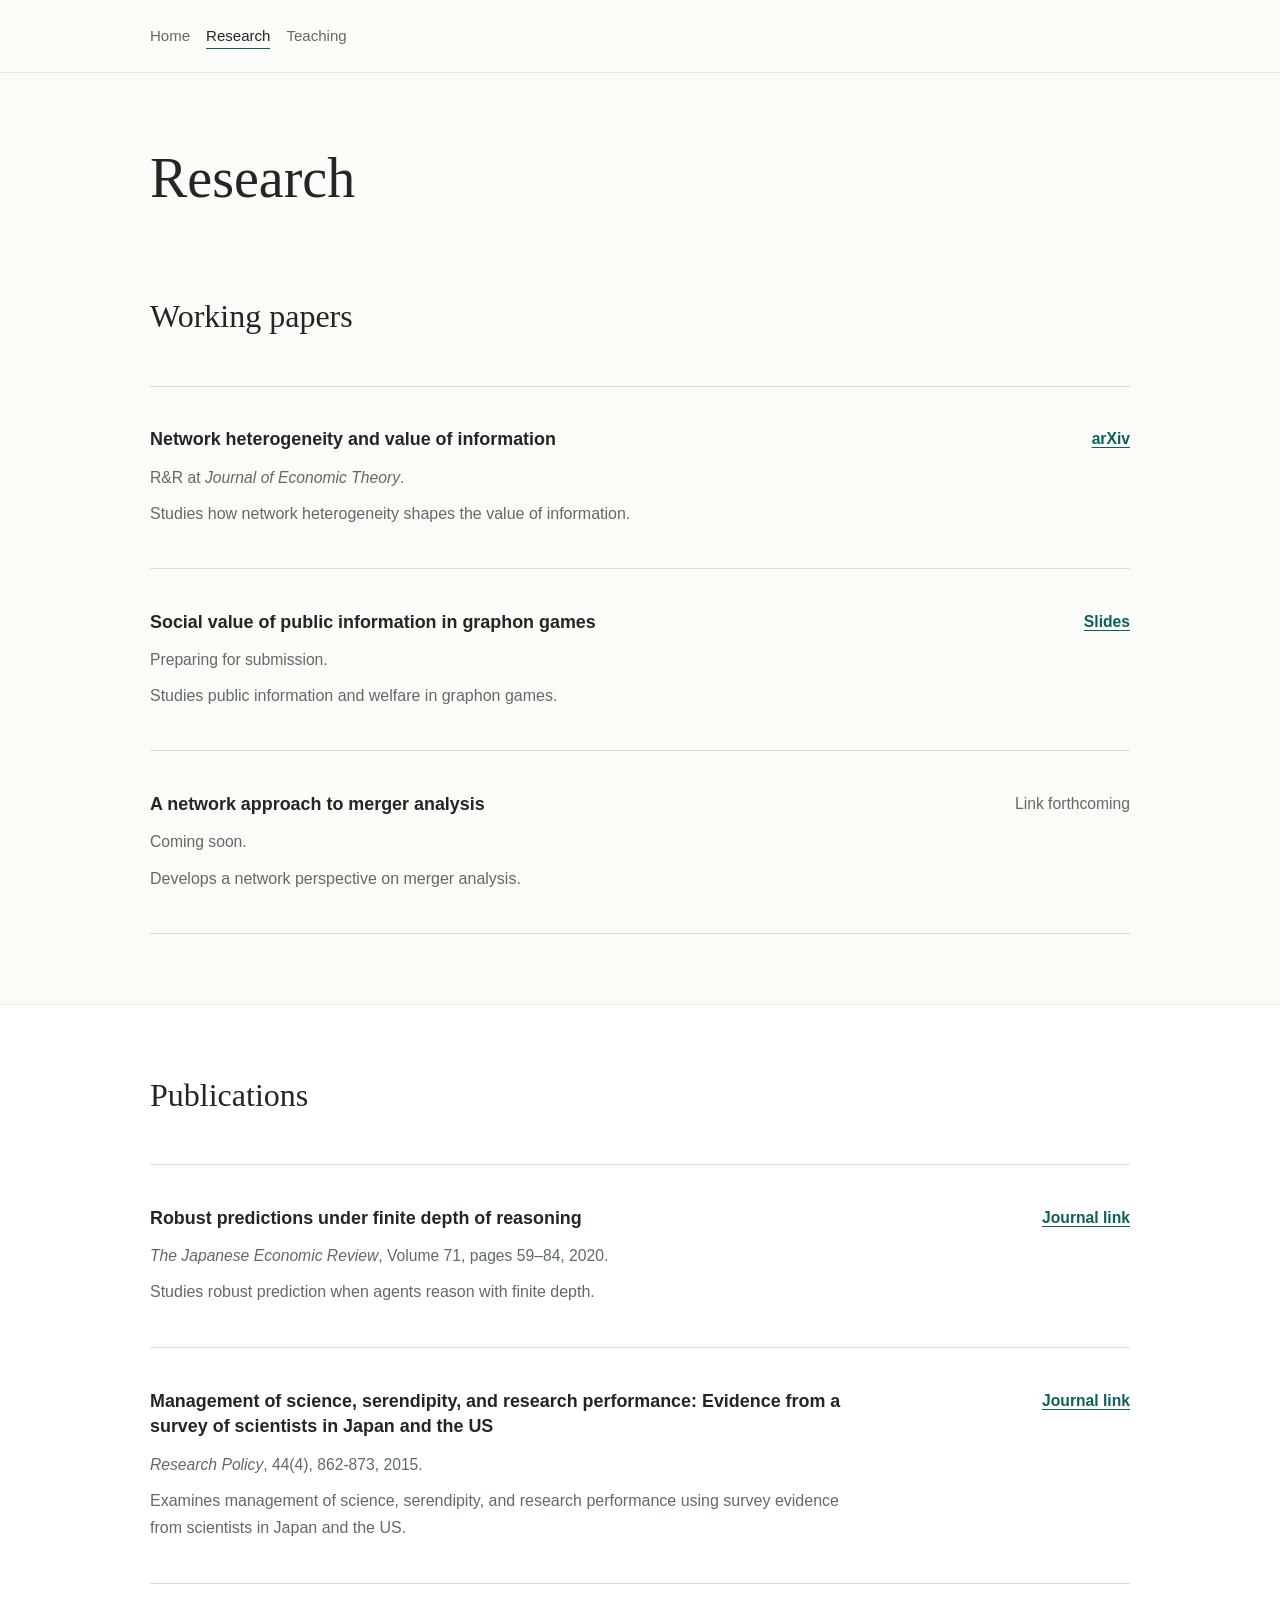
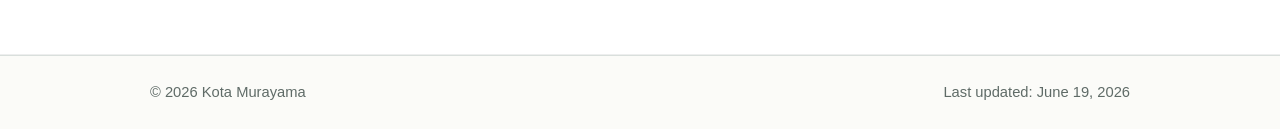
==== commit c887f6b2: "Revert "Refine academic site structure" This reverts commit 47e1afcd7132a3db78df0b4eeaf54190eaba25ed" ====
--- a/research.html
+++ b/research.html
@@ -4,12 +4,10 @@
     <meta charset="utf-8">
     <meta name="viewport" content="width=device-width, initial-scale=1">
     <title>Research | Kota Murayama</title>
-    <meta name="description" content="Research by Kota Murayama in microeconomic theory, game theory, and network economics.">
-    <link rel="canonical" href="https://kotamurayama.github.io/research.html">
+    <meta name="description" content="Research by Kota Murayama in microeconomics, game theory, and network economics.">
     <meta property="og:type" content="website">
-    <meta property="og:site_name" content="Kota Murayama">
     <meta property="og:title" content="Research | Kota Murayama">
-    <meta property="og:description" content="Working papers and publications in microeconomic theory, game theory, and network economics.">
+    <meta property="og:description" content="Research in microeconomics, game theory, and network economics.">
     <meta property="og:url" content="https://kotamurayama.github.io/research.html">
     <link rel="icon" href="favicon.svg" type="image/svg+xml">
     <link rel="stylesheet" href="assets/css/style.css">
@@ -20,13 +18,10 @@
 
     <header class="site-header">
       <div class="container header-inner">
-        <a class="site-name" href="index.html" aria-label="Kota Murayama home">Kota Murayama</a>
         <nav class="site-nav" aria-label="Primary navigation">
           <a href="index.html">Home</a>
           <a href="research.html" aria-current="page">Research</a>
           <a href="teaching.html">Teaching</a>
-          <a href="https://drive.google.com/file/d/1a982jXUlgNC16bKEinivJL0S3QUqcUBm/view" target="_blank" rel="noopener noreferrer">CV</a>
-          <a href="index.html#contact">Contact</a>
         </nav>
       </div>
     </header>
@@ -34,24 +29,19 @@
     <main id="main">
       <section class="page-head container" aria-labelledby="research-title">
         <h1 id="research-title">Research</h1>
-        <p>My research interests are in microeconomic theory, game theory, and network economics, with a focus on information and strategic interaction in networks.</p>
       </section>
 
       <section class="section container" aria-labelledby="working-papers-title">
         <div class="section-heading">
-          <h2 id="working-papers-title">Working Papers</h2>
+          <h2 id="working-papers-title">Working papers</h2>
         </div>
 
         <div class="paper-list">
           <article class="paper-item">
             <div class="paper-main">
-              <div class="paper-meta">
-                <span class="status-badge">R&amp;R</span>
-              </div>
               <h3>Network heterogeneity and value of information</h3>
               <p class="paper-note">R&amp;R at <em>Journal of Economic Theory</em>.</p>
               <p class="paper-summary">Studies how network heterogeneity shapes the value of information.</p>
-              <!-- TODO: Add abstract when ready. -->
             </div>
             <div class="paper-links">
               <a href="https://arxiv.org/abs/2506.17660" target="_blank" rel="noopener noreferrer" aria-label="Open arXiv preprint for Network heterogeneity and value of information">arXiv</a>
@@ -60,13 +50,9 @@
 
           <article class="paper-item">
             <div class="paper-main">
-              <div class="paper-meta">
-                <span class="status-badge">Slides</span>
-              </div>
               <h3>Social value of public information in graphon games</h3>
               <p class="paper-note">Preparing for submission.</p>
               <p class="paper-summary">Studies public information and welfare in graphon games.</p>
-              <!-- TODO: Add abstract when ready. -->
             </div>
             <div class="paper-links">
               <a href="https://drive.google.com/file/d/1ePkoaI4D4a6OAq3idQoJBJqjvivedL_m/view?usp=sharing" target="_blank" rel="noopener noreferrer" aria-label="Open slides for Social value of public information in graphon games">Slides</a>
@@ -75,13 +61,9 @@
 
           <article class="paper-item">
             <div class="paper-main">
-              <div class="paper-meta">
-                <span class="status-badge">Coming soon</span>
-              </div>
               <h3>A network approach to merger analysis</h3>
               <p class="paper-note">Coming soon.</p>
               <p class="paper-summary">Develops a network perspective on merger analysis.</p>
-              <!-- TODO: Add abstract when ready. -->
             </div>
             <div class="paper-links">
               <span class="muted">Link forthcoming</span>
@@ -99,13 +81,9 @@
           <div class="paper-list">
             <article class="paper-item">
               <div class="paper-main">
-                <div class="paper-meta">
-                  <span class="status-badge">Publication</span>
-                </div>
                 <h3>Robust predictions under finite depth of reasoning</h3>
                 <p class="paper-note"><em>The Japanese Economic Review</em>, Volume 71, pages 59&ndash;84, 2020.</p>
                 <p class="paper-summary">Studies robust prediction when agents reason with finite depth.</p>
-                <!-- TODO: Add BibTeX when ready. -->
               </div>
               <div class="paper-links">
                 <a href="https://link.springer.com/article/10.1007/s42973-019-00005-y" target="_blank" rel="noopener noreferrer" aria-label="Open journal page for Robust predictions under finite depth of reasoning">Journal link</a>
@@ -114,13 +92,9 @@
 
             <article class="paper-item">
               <div class="paper-main">
-                <div class="paper-meta">
-                  <span class="status-badge">Publication</span>
-                </div>
                 <h3>Management of science, serendipity, and research performance: Evidence from a survey of scientists in Japan and the US</h3>
-                <p class="paper-note"><em>Research Policy</em>, 44(4), 862&ndash;873, 2015.</p>
+                <p class="paper-note"><em>Research Policy</em>, 44(4), 862-873, 2015.</p>
                 <p class="paper-summary">Examines management of science, serendipity, and research performance using survey evidence from scientists in Japan and the US.</p>
-                <!-- TODO: Add BibTeX when ready. -->
               </div>
               <div class="paper-links">
                 <a href="https://www.sciencedirect.com/science/article/abs/pii/S0048733315000207" target="_blank" rel="noopener noreferrer" aria-label="Open journal page for Management of science, serendipity, and research performance">Journal link</a>
@@ -134,7 +108,7 @@
     <footer class="site-footer">
       <div class="container footer-inner">
         <p>&copy; <span data-current-year>2026</span> Kota Murayama</p>
-        <p>Last updated: June 22, 2026</p>
+        <p>Last updated: June 19, 2026</p>
       </div>
     </footer>
   </body>
--- a/assets/css/style.css
+++ b/assets/css/style.css
@@ -1,5 +1,4 @@
 :root {
-  /* Colors */
   --color-bg: #fbfbf8;
   --color-surface: #ffffff;
   --color-text: #202725;
@@ -7,35 +6,19 @@
   --color-line: #d9dfdc;
   --color-accent: #0f5f5a;
   --color-accent-soft: #e7f0ef;
-
-  /* Typography */
   --font-sans: -apple-system, BlinkMacSystemFont, "Segoe UI", Helvetica, Arial, sans-serif;
   --font-serif: Georgia, "Times New Roman", serif;
-  --text-sm: 0.92rem;
-  --text-base: 1rem;
-  --text-md: 1.08rem;
-  --text-lg: 1.18rem;
-  --title-page: 3.35rem;
-  --title-home: 4.15rem;
-  --title-section: 2rem;
-
-  /* Spacing */
-  --space-2xs: 0.35rem;
   --space-xs: 0.5rem;
   --space-sm: 0.75rem;
   --space-md: 1rem;
   --space-lg: 1.5rem;
   --space-xl: 2.5rem;
   --space-2xl: 4rem;
-  --space-3xl: 5.5rem;
-
-  /* Layout */
-  --container: 960px;
-  --measure: 66ch;
+  --container: 980px;
+  --measure: 60ch;
   --radius: 6px;
 }
 
-/* Base */
 *,
 *::before,
 *::after {
@@ -89,37 +72,37 @@
 h2,
 h3 {
   color: var(--color-text);
+  line-height: 1.22;
   letter-spacing: 0;
 }
 
 h1 {
   margin-bottom: var(--space-md);
   font-family: var(--font-serif);
-  font-size: var(--title-page);
+  font-size: clamp(3rem, 5.8vw, 4.3rem);
   font-weight: 500;
-  line-height: 1.17;
+  line-height: 1.16;
+  white-space: nowrap;
 }
 
 h2 {
   margin-bottom: var(--space-md);
   font-family: var(--font-serif);
-  font-size: var(--title-section);
+  font-size: clamp(1.55rem, 2.6vw, 2rem);
   font-weight: 500;
-  line-height: 1.25;
 }
 
 h3 {
-  margin-bottom: var(--space-xs);
-  font-size: 1.16rem;
+  margin-bottom: 0.6rem;
+  font-size: 1.08rem;
   font-weight: 650;
-  line-height: 1.45;
+  line-height: 1.34;
 }
 
 p {
-  margin-bottom: var(--space-md);
-}
-
-/* Layout */
+  margin-bottom: 1.1rem;
+}
+
 .container {
   width: min(100% - 2rem, var(--container));
   margin-inline: auto;
@@ -142,86 +125,36 @@
   transform: translateY(0);
 }
 
-.section {
-  padding-block: var(--space-2xl);
-}
-
-.page-head + .section {
-  padding-top: var(--space-xl);
-}
-
-.band {
-  border-block: 1px solid rgba(32, 39, 37, 0.08);
-  background: var(--color-surface);
-}
-
-.section-heading {
-  margin-bottom: var(--space-lg);
-}
-
-.section-heading-split {
-  display: flex;
-  align-items: end;
-  justify-content: space-between;
-  gap: var(--space-md);
-}
-
-.section-intro,
-.page-head p {
-  max-width: var(--measure);
-  color: var(--color-muted);
-  font-size: var(--text-md);
-  line-height: 1.76;
-}
-
-.text-link,
-.item-link,
-.paper-links a {
-  font-weight: 650;
-}
-
-.muted {
-  color: var(--color-muted);
-}
-
-/* Header */
 .site-header {
   position: sticky;
   top: 0;
   z-index: 5;
   border-bottom: 1px solid rgba(32, 39, 37, 0.1);
-  background: rgba(251, 251, 248, 0.94);
+  background: rgba(251, 251, 248, 0.92);
   backdrop-filter: blur(16px);
 }
 
 .header-inner {
   display: flex;
   align-items: center;
-  justify-content: space-between;
+  justify-content: flex-start;
   gap: var(--space-lg);
-  min-height: 70px;
+  min-height: 72px;
   padding-block: var(--space-sm);
-}
-
-.site-name {
-  flex: 0 0 auto;
-  color: var(--color-text);
-  font-weight: 700;
-  text-decoration: none;
 }
 
 .site-nav {
   display: flex;
   align-items: center;
-  justify-content: flex-end;
+  justify-content: flex-start;
   flex-wrap: wrap;
-  gap: 0.35rem 0.95rem;
+  gap: 0.35rem 1rem;
 }
 
 .site-nav a {
   border-bottom: 1px solid transparent;
   color: var(--color-muted);
-  font-size: var(--text-sm);
+  font-size: 0.94rem;
   text-decoration: none;
 }
 
@@ -231,23 +164,26 @@
   color: var(--color-text);
 }
 
-/* Hero */
 .hero {
-  padding-block: var(--space-3xl) var(--space-xl);
-}
-
-.hero-main {
-  display: grid;
-  grid-template-columns: minmax(0, 1fr) 220px;
-  align-items: center;
+  display: grid;
+  grid-template-columns: 1fr;
   gap: var(--space-xl);
+  align-items: start;
+  padding-block: clamp(3.5rem, 7vw, 5.75rem) clamp(2.5rem, 5vw, 4rem);
 }
 
 .hero-copy {
-  max-width: 780px;
-}
-
-.eyebrow {
+  max-width: 900px;
+}
+
+.hero-profile {
+  display: grid;
+  gap: 0.95rem;
+  max-width: 900px;
+}
+
+.eyebrow,
+.section-label {
   margin-bottom: var(--space-sm);
   color: var(--color-accent);
   font-size: 0.78rem;
@@ -256,43 +192,53 @@
   text-transform: uppercase;
 }
 
-.hero h1 {
-  font-size: var(--title-home);
-}
-
 .role {
   max-width: var(--measure);
-  margin-bottom: var(--space-md);
-  color: var(--color-muted);
-  font-size: var(--text-lg);
-  line-height: 1.65;
-}
-
-.intro {
+  margin-bottom: 0;
+  color: var(--color-muted);
+  font-size: 1.1rem;
+  line-height: 1.68;
+}
+
+.intro,
+.page-head p {
   max-width: var(--measure);
   color: var(--color-text);
-  font-size: var(--text-md);
-  line-height: 1.78;
+  font-size: clamp(1.08rem, 2vw, 1.25rem);
+  line-height: 1.75;
 }
 
 .action-row {
   display: flex;
   align-items: center;
   flex-wrap: wrap;
-  gap: var(--space-sm) var(--space-md);
-  margin-top: var(--space-lg);
+  gap: var(--space-sm);
+  margin-top: 0.2rem;
+}
+
+.hero-profile .action-row {
+  margin-top: 0;
+}
+
+.hero-profile .intro {
+  max-width: 74ch;
+  margin-bottom: 0;
+  color: var(--color-muted);
+  font-size: 1.05rem;
+  line-height: 1.78;
+  white-space: normal;
 }
 
 .button {
   display: inline-flex;
   align-items: center;
   justify-content: center;
-  min-height: 40px;
+  min-height: 42px;
   border: 1px solid var(--color-accent);
   border-radius: var(--radius);
   background: var(--color-accent);
   color: var(--color-surface);
-  padding: 0.52rem 0.88rem;
+  padding: 0.58rem 0.9rem;
   font-weight: 650;
   line-height: 1.2;
   text-decoration: none;
@@ -303,12 +249,16 @@
   text-decoration: none;
 }
 
-.hero-mark {
-  opacity: 0.9;
+.text-link {
+  font-weight: 650;
+}
+
+.hero-brief {
+  align-self: center;
 }
 
 .research-mark {
-  width: min(100%, 220px);
+  width: min(100%, 300px);
   color: var(--color-accent);
 }
 
@@ -320,7 +270,7 @@
 }
 
 .research-mark .mark-line-soft {
-  opacity: 0.42;
+  opacity: 0.45;
 }
 
 .research-mark circle {
@@ -329,69 +279,146 @@
   stroke-width: 2;
 }
 
-.tag-list {
-  display: flex;
-  flex-wrap: wrap;
+.hero-contact-row {
+  display: grid;
+  grid-template-columns: minmax(0, 1.2fr) minmax(220px, 0.8fr);
+  align-items: center;
+  gap: clamp(1.5rem, 4vw, 3rem);
+  max-width: 900px;
+  margin-top: clamp(1.75rem, 4vw, 2.75rem);
+  border-top: 1px solid var(--color-line);
+  padding-top: var(--space-lg);
+}
+
+.hero-contact {
+  display: grid;
+  gap: 0.9rem;
+  color: var(--color-muted);
+  font-style: normal;
+  line-height: 1.64;
+}
+
+.hero-contact p {
+  display: grid;
+  grid-template-columns: 4.5rem minmax(0, 1fr);
   gap: var(--space-sm);
-  margin: var(--space-lg) 0 0;
-  padding: 0;
-  list-style: none;
-}
-
-.tag-list li,
-.status-badge {
-  border: 1px solid var(--color-line);
-  border-radius: var(--radius);
+  margin: 0;
+}
+
+.hero-contact span {
+  color: var(--color-muted);
+  font-size: 0.78rem;
+  font-weight: 700;
+  text-transform: uppercase;
+}
+
+.section {
+  padding-block: clamp(3rem, 5.5vw, 4.75rem);
+}
+
+.page-head + .section {
+  padding-top: clamp(1.75rem, 4vw, 2.8rem);
+}
+
+.band {
+  border-block: 1px solid rgba(32, 39, 37, 0.08);
   background: var(--color-surface);
-  color: var(--color-muted);
-  padding: 0.35rem 0.55rem;
-  font-size: 0.86rem;
-  font-weight: 650;
-  line-height: 1.2;
-}
-
-/* Research lists */
+}
+
+.section-heading {
+  display: grid;
+  grid-template-columns: minmax(0, 1fr) auto;
+  gap: var(--space-md);
+  align-items: end;
+  margin-bottom: clamp(1.35rem, 3vw, 2.1rem);
+}
+
+.section-heading .section-label,
+.section-heading h2 {
+  grid-column: 1;
+}
+
+.section-heading .text-link {
+  grid-column: 2;
+  grid-row: 1;
+}
+
 .compact-list,
 .paper-list,
 .course-list {
   display: grid;
   border-top: 1px solid var(--color-line);
+  line-height: 1.75;
 }
 
 .compact-item,
 .paper-item,
 .course-item {
   display: grid;
-  gap: var(--space-md);
+  gap: clamp(1rem, 2vw, 1.45rem);
   border-bottom: 1px solid var(--color-line);
-  padding-block: var(--space-lg);
+  padding-block: clamp(1.8rem, 3.2vw, 2.55rem);
 }
 
 .compact-item,
 .paper-item {
-  grid-template-columns: minmax(0, 1fr) auto;
+  grid-template-columns: minmax(0, 45rem) auto;
   justify-content: space-between;
 }
 
-.item-main,
-.paper-main,
-.course-main {
+.compact-item p,
+.paper-item p,
+.course-item p {
+  margin-bottom: 0;
+  color: var(--color-muted);
+}
+
+.compact-item a,
+.paper-links a {
+  align-self: start;
+  white-space: nowrap;
+  font-weight: 650;
+}
+
+.muted {
+  color: var(--color-muted);
+}
+
+.page-head {
+  padding-block: clamp(3rem, 6vw, 4.5rem) clamp(0.85rem, 2vw, 1.5rem);
+}
+
+.page-head h1 {
+  max-width: 860px;
+  font-size: clamp(2.35rem, 4.4vw, 3.5rem);
+  line-height: 1.2;
+}
+
+.paper-main {
   max-width: 48rem;
 }
 
-.item-note,
-.paper-note,
+.paper-item h3,
+.course-item h3 {
+  margin-bottom: 0.7rem;
+  font-size: clamp(1.12rem, 1.4vw, 1.24rem);
+  line-height: 1.45;
+}
+
+.course-item h3 {
+  margin-bottom: 0;
+  font-size: clamp(1.14rem, 1.55vw, 1.28rem);
+  line-height: 1.5;
+}
+
+.paper-note {
+  font-size: 0.98rem;
+  line-height: 1.68;
+}
+
 .paper-summary {
-  margin-bottom: 0;
-  color: var(--color-muted);
-}
-
-.paper-meta {
-  margin-bottom: var(--space-sm);
-}
-
-.paper-summary {
-  margin-top: var(--space-xs);
+  margin-top: 0.55rem;
+  font-size: 1rem;
   line-height: 1.72;
 }
 
@@ -399,62 +426,24 @@
   display: flex;
   align-items: flex-start;
   justify-content: flex-end;
-  min-width: 8.5rem;
+  min-width: 9rem;
   text-align: right;
 }
 
+.paper-links a,
 .paper-links .muted {
-  font-size: var(--text-sm);
-}
-
-/* Teaching lists */
+  font-size: 0.98rem;
+  line-height: 1.5;
+}
+
 .course-item {
   grid-template-columns: minmax(0, 1fr);
 }
 
-.course-item h3 {
-  margin-bottom: 0;
-  font-size: 1.2rem;
-  line-height: 1.5;
-}
-
-/* Page heads */
-.page-head {
-  padding-block: var(--space-2xl) var(--space-md);
-}
-
-.page-head h1 {
-  margin-bottom: var(--space-md);
-}
-
-/* Contact */
-.contact-list {
-  display: grid;
-  gap: var(--space-md);
-  max-width: 760px;
-  color: var(--color-muted);
-  font-style: normal;
-}
-
-.contact-list p {
-  display: grid;
-  grid-template-columns: 5rem minmax(0, 1fr);
-  gap: var(--space-md);
-  margin: 0;
-}
-
-.contact-list span {
-  color: var(--color-muted);
-  font-size: 0.78rem;
-  font-weight: 700;
-  text-transform: uppercase;
-}
-
-/* Footer */
 .site-footer {
   border-top: 1px solid var(--color-line);
   color: var(--color-muted);
-  font-size: var(--text-sm);
+  font-size: 0.92rem;
 }
 
 .footer-inner {
@@ -469,56 +458,47 @@
   margin: 0;
 }
 
-/* Responsive */
-@media (max-width: 760px) {
-  :root {
-    --title-home: 3rem;
-    --title-page: 2.55rem;
-    --title-section: 1.75rem;
-  }
-
-  .container {
-    width: min(100% - 1.25rem, var(--container));
-  }
-
+@media (max-width: 840px) {
   .header-inner {
     align-items: flex-start;
     flex-direction: column;
     gap: var(--space-sm);
-    min-height: auto;
-    padding-block: var(--space-md);
   }
 
   .site-nav {
     justify-content: flex-start;
-    gap: 0.35rem 0.8rem;
   }
 
   .hero {
-    padding-block: var(--space-2xl) var(--space-xl);
-  }
-
-  .hero-main {
     grid-template-columns: 1fr;
   }
 
-  .hero-mark {
-    display: none;
-  }
-
-  .section {
-    padding-block: var(--space-xl);
-  }
-
-  .section-heading-split,
+  h1 {
+    font-size: clamp(3rem, 8vw, 3.75rem);
+  }
+
+  .hero-contact-row {
+    grid-template-columns: 1fr;
+  }
+
+  .hero-profile .intro {
+    white-space: normal;
+  }
+
+  .hero-contact p {
+    grid-template-columns: 1fr;
+    gap: 0.15rem;
+  }
+
+  .section-heading,
   .compact-item,
   .paper-item {
     grid-template-columns: 1fr;
   }
 
-  .section-heading-split {
-    align-items: flex-start;
-    flex-direction: column;
+  .section-heading .text-link {
+    grid-column: 1;
+    grid-row: auto;
   }
 
   .paper-links {
@@ -526,10 +506,42 @@
     min-width: 0;
     text-align: left;
   }
-
-  .contact-list p {
-    grid-template-columns: 1fr;
-    gap: var(--space-2xs);
+}
+
+@media (max-width: 560px) {
+  body {
+    font-size: 15px;
+  }
+
+  .container {
+    width: min(100% - 1.25rem, var(--container));
+  }
+
+  .header-inner {
+    min-height: auto;
+    padding-block: var(--space-md);
+  }
+
+  .site-nav {
+    gap: 0.35rem 0.85rem;
+  }
+
+  .action-row {
+    align-items: stretch;
+    flex-direction: column;
+  }
+
+  h1 {
+    font-size: 2.75rem;
+  }
+
+  .button,
+  .action-row .text-link {
+    width: 100%;
+  }
+
+  .button {
+    justify-content: center;
   }
 
   .footer-inner {
@@ -538,19 +550,9 @@
   }
 }
 
-@media (max-width: 420px) {
-  :root {
-    --title-home: 2.55rem;
-    --title-page: 2.25rem;
-  }
-
-  body {
-    font-size: 15px;
-  }
-
-  .action-row {
-    align-items: flex-start;
-    flex-direction: column;
+@media (max-width: 380px) {
+  h1 {
+    font-size: 2.3rem;
   }
 }
 
@@ -560,7 +562,6 @@
   }
 }
 
-/* Print */
 @media print {
   :root {
     --color-bg: #ffffff;
@@ -580,7 +581,7 @@
   .site-header,
   .site-footer,
   .skip-link,
-  .hero-mark,
+  .research-mark,
   .action-row {
     display: none;
   }
@@ -592,7 +593,8 @@
   .hero,
   .section,
   .page-head {
-    padding-block: 0.35in 0.15in;
+    min-height: auto;
+    padding-block: 0.5in 0.2in;
   }
 
   .paper-item,
